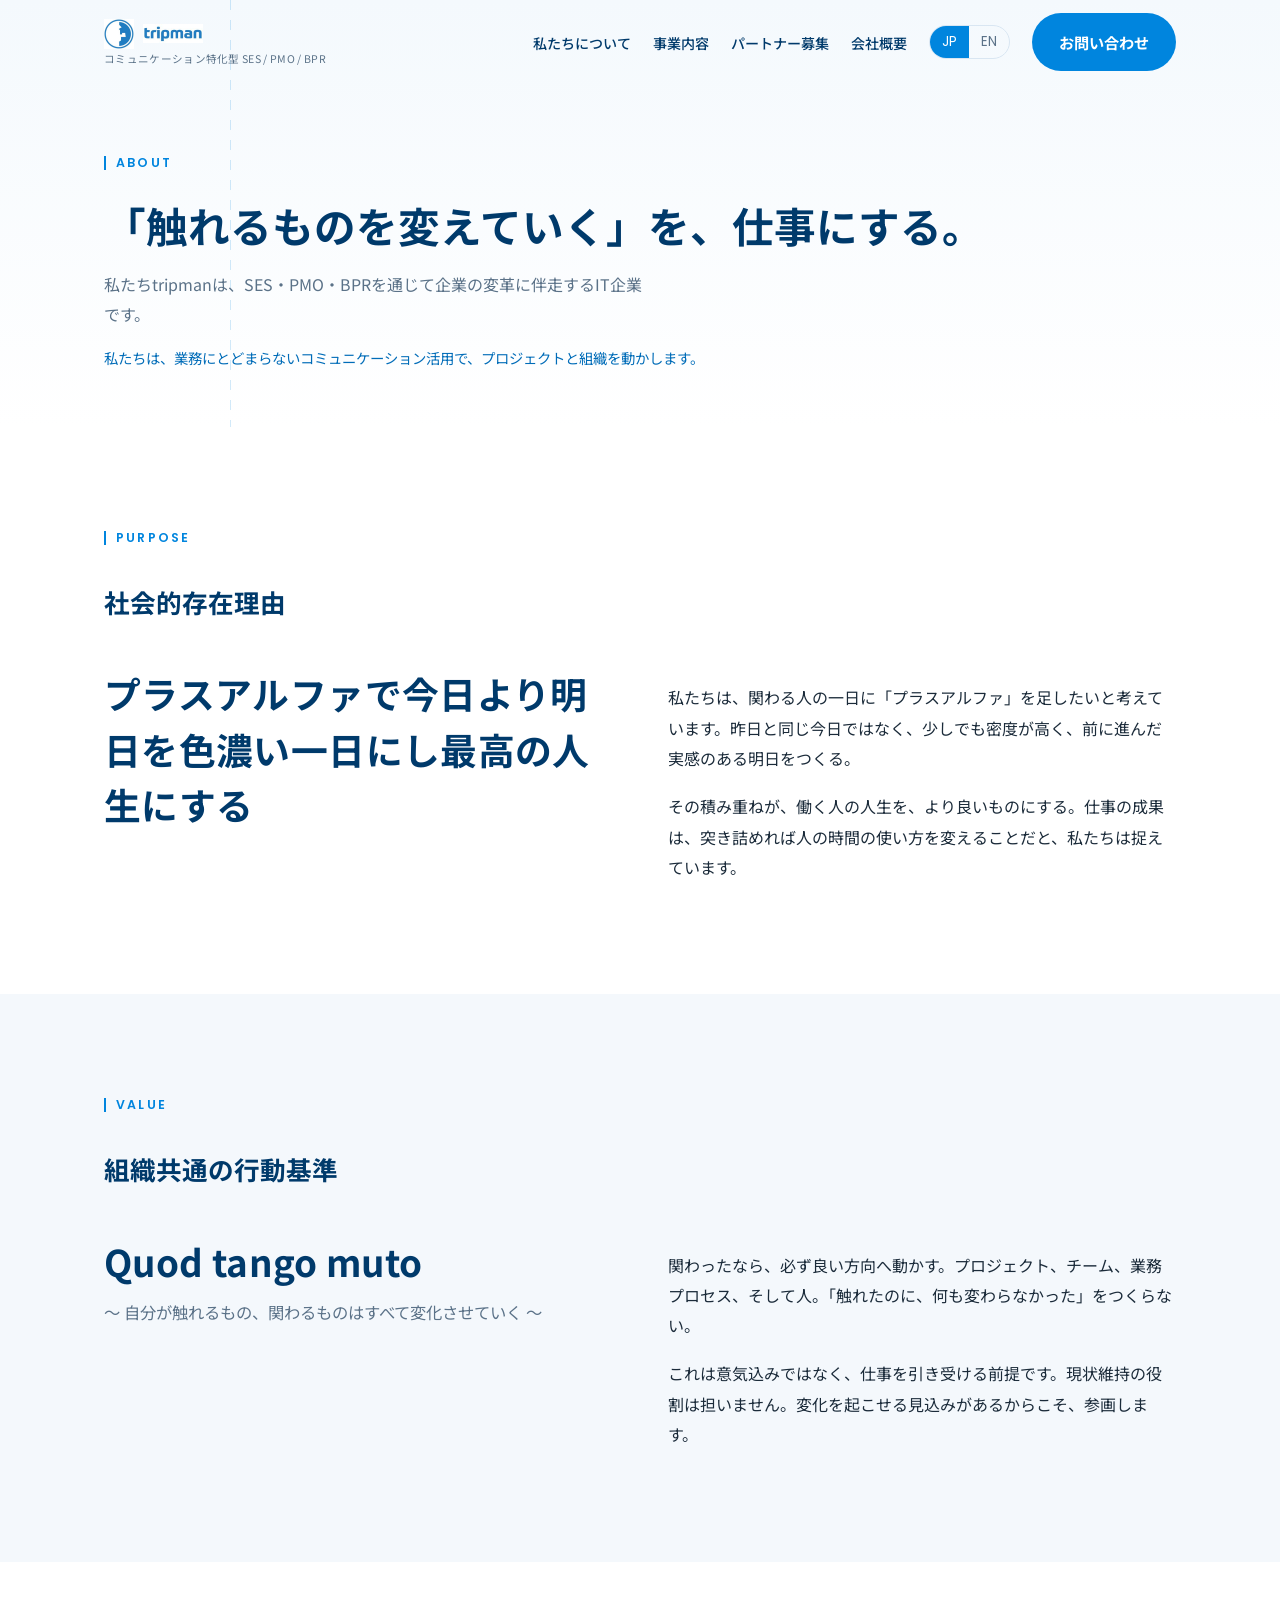
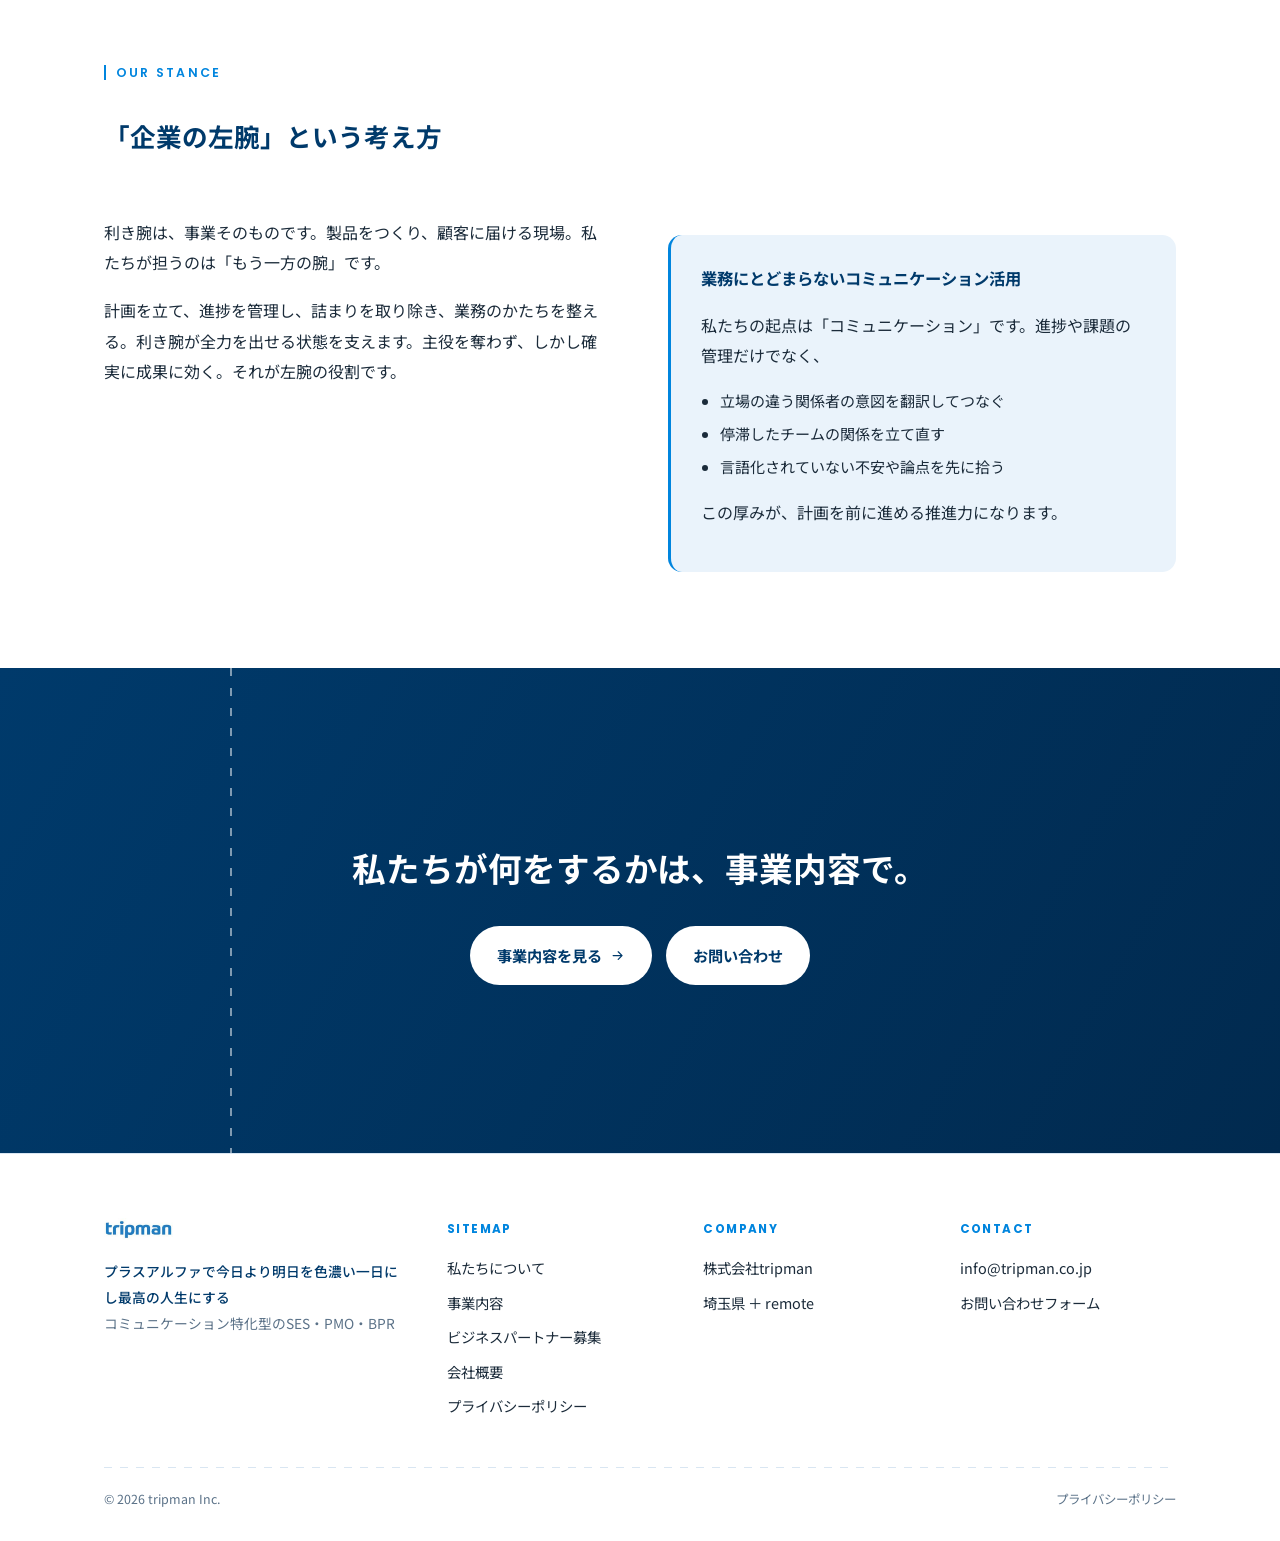
==== about.html @ a9abf8d1 "Initial public preview build Generated from tripman-corporate-site/site/ via scripts/build_public_pr" ====
<!doctype html>
<html lang="ja">
<head>
<meta charset="utf-8">
<meta name="viewport" content="width=device-width, initial-scale=1">
<meta name="robots" content="noindex, nofollow">
<link rel="icon" href="favicon.ico" sizes="any">
<link rel="icon" type="image/png" href="assets/img/favicon-32.png">
<link rel="apple-touch-icon" href="assets/img/favicon-180.png">
<title>私たちについて｜株式会社tripman</title>
<meta name="description" content="tripmanのパーパスとバリュー、「企業の左腕」という考え方、コミュニケーション特化型の支援スタイルを紹介します。">
<meta property="og:type" content="website">
<meta property="og:title" content="私たちについて｜株式会社tripman">
<meta property="og:description" content="パーパス・バリュー・「企業の左腕」という考え方。">
<meta property="og:url" content="https://www.tripman.co.jp/about.html">
<meta property="og:image" content="https://www.tripman.co.jp/assets/img/ogp.png">
<link rel="preconnect" href="https://fonts.googleapis.com">
<link rel="preconnect" href="https://fonts.gstatic.com" crossorigin>
<link href="https://fonts.googleapis.com/css2?family=Noto+Sans+JP:wght@400;500;700&family=Poppins:wght@500;600;700&display=swap" rel="stylesheet">
<link rel="stylesheet" href="assets/css/style.css">
<!-- Google Analytics 4 — 測定ID取得後、この行の下のコメントを外し G-XXXXXXXXXX を実際のIDに差し替えてください
<script async src="https://www.googletagmanager.com/gtag/js?id=G-XXXXXXXXXX"></script>
<script>
  window.dataLayer = window.dataLayer || [];
  function gtag(){dataLayer.push(arguments);}
  gtag('js', new Date());
  gtag('config', 'G-XXXXXXXXXX');
</script>
-->
</head>
<body>

<header class="site-header" id="siteHeader">
  <div class="wrap">
    <a class="brand" href="index.html" aria-label="株式会社tripman トップへ">
      <span class="brand__lockup">
        <img class="brand__mark" src="assets/img/mark.jpg" alt="" aria-hidden="true">
        <img class="brand__word" src="assets/img/wordmark.jpg" alt="tripman">
      </span>
      <span class="brand__tag" data-i18n="common.commTagline">コミュニケーション特化型 SES / PMO / BPR</span>
    </a>
    <button class="hamburger" id="hamburger" aria-label="メニューを開閉" aria-expanded="false" aria-controls="primaryNav"><span></span></button>
    <nav class="nav" id="primaryNav" aria-label="メインナビゲーション">
      <span class="nav__tagline" data-i18n="common.commTagline">コミュニケーション特化型 SES / PMO / BPR</span>
      <ul class="nav__links">
        <li><a href="about.html" aria-current="page" data-i18n="nav.about">私たちについて</a></li>
        <li><a href="services.html" data-i18n="nav.services">事業内容</a></li>
        <li><a href="partner.html" data-i18n="nav.partnerShort">パートナー募集</a></li>
        <li><a href="company.html" data-i18n="nav.company">会社概要</a></li>
      </ul>
      <div class="lang" role="group" aria-label="言語切り替え / Language">
        <button type="button" data-lang="ja" aria-pressed="true">JP</button>
        <button type="button" data-lang="en" aria-pressed="false">EN</button>
      </div>
      <a class="btn btn--primary nav__cta" href="contact.html" data-i18n="nav.contact">お問い合わせ</a>
    </nav>
  </div>
</header>
<div class="nav-scrim" id="navScrim" hidden></div>

<main>
  <section class="subhead">
    <div class="wrap">
      <p class="eyebrow">About</p>
      <h1>「触れるものを変えていく」を、仕事にする。</h1>
      <p class="subhead__lead">私たちtripmanは、SES・PMO・BPRを通じて企業の変革に伴走するIT企業です。</p>
      <p class="subhead__comm">私たちは、業務にとどまらないコミュニケーション活用で、プロジェクトと組織を動かします。</p>
    </div>
  </section>

  <section class="section">
    <div class="wrap">
      <div class="sec-head">
        <p class="eyebrow">Purpose</p>
        <p class="h3">社会的存在理由</p>
      </div>
      <div class="split">
        <p class="h2" style="margin:0">プラスアルファで今日より明日を色濃い一日にし最高の人生にする</p>
        <div class="measure">
          <p>私たちは、関わる人の一日に「プラスアルファ」を足したいと考えています。昨日と同じ今日ではなく、少しでも密度が高く、前に進んだ実感のある明日をつくる。</p>
          <p>その積み重ねが、働く人の人生を、より良いものにする。仕事の成果は、突き詰めれば人の時間の使い方を変えることだと、私たちは捉えています。</p>
        </div>
      </div>
    </div>
  </section>

  <section class="section section--alt">
    <div class="wrap">
      <div class="sec-head">
        <p class="eyebrow">Value</p>
        <p class="h3">組織共通の行動基準</p>
      </div>
      <div class="split">
        <div style="margin:0">
          <p class="h2" style="margin:0 0 8px">Quod tango muto</p>
          <p class="lead" style="margin:0">〜 自分が触れるもの、関わるものはすべて変化させていく 〜</p>
        </div>
        <div class="measure">
          <p>関わったなら、必ず良い方向へ動かす。プロジェクト、チーム、業務プロセス、そして人。「触れたのに、何も変わらなかった」をつくらない。</p>
          <p>これは意気込みではなく、仕事を引き受ける前提です。現状維持の役割は担いません。変化を起こせる見込みがあるからこそ、参画します。</p>
        </div>
      </div>
    </div>
  </section>

  <section class="section">
    <div class="wrap">
      <div class="sec-head">
        <p class="eyebrow">Our stance</p>
        <p class="h3">「企業の左腕」という考え方</p>
      </div>
      <div class="split">
        <div class="measure">
          <p>利き腕は、事業そのものです。製品をつくり、顧客に届ける現場。私たちが担うのは「もう一方の腕」です。</p>
          <p>計画を立て、進捗を管理し、詰まりを取り除き、業務のかたちを整える。利き腕が全力を出せる状態を支えます。主役を奪わず、しかし確実に成果に効く。それが左腕の役割です。</p>
        </div>
        <div class="comm">
          <h3>業務にとどまらないコミュニケーション活用</h3>
          <p>私たちの起点は「コミュニケーション」です。進捗や課題の管理だけでなく、</p>
          <ul>
            <li>立場の違う関係者の意図を翻訳してつなぐ</li>
            <li>停滞したチームの関係を立て直す</li>
            <li>言語化されていない不安や論点を先に拾う</li>
          </ul>
          <p>この厚みが、計画を前に進める推進力になります。</p>
        </div>
      </div>
    </div>
  </section>

  <!-- 代表メッセージ枠：原稿入手後に本文を差し込み、hidden を外す -->
  <section class="section section--alt" hidden>
    <div class="wrap">
      <div class="sec-head">
        <p class="eyebrow">Message</p>
        <p class="h3">代表メッセージ</p>
      </div>
      <div class="measure">
        <p>（準備中）</p>
        <p style="color:var(--muted)">代表取締役　金子 朋一</p>
      </div>
    </div>
  </section>

  <section class="section cta-band">
    <div class="wrap">
      <h2>私たちが何をするかは、事業内容で。</h2>
      <div class="hero__actions" style="justify-content:center">
        <a class="btn btn--onDark" href="services.html">事業内容を見る
          <svg viewBox="0 0 24 24" fill="none" aria-hidden="true"><path d="M5 12h14M13 6l6 6-6 6" stroke="currentColor" stroke-width="2" stroke-linecap="round" stroke-linejoin="round"/></svg>
        </a>
        <a class="btn btn--onDark" href="contact.html">お問い合わせ</a>
      </div>
    </div>
  </section>
</main>

<footer class="site-footer">
  <div class="wrap">
    <div class="f-top">
      <div class="f-brand">
        <img src="assets/img/wordmark.jpg" alt="tripman" class="f-word">
        <p class="f-purpose" data-i18n="footer.purpose">プラスアルファで今日より明日を色濃い一日にし最高の人生にする</p>
        <p data-i18n="common.commTaglineFooter">コミュニケーション特化型のSES・PMO・BPR</p>
      </div>
      <div>
        <h4>Sitemap</h4>
        <ul>
          <li><a href="about.html" data-i18n="nav.about">私たちについて</a></li>
          <li><a href="services.html" data-i18n="nav.services">事業内容</a></li>
          <li><a href="partner.html" data-i18n="nav.partner">ビジネスパートナー募集</a></li>
          <li><a href="company.html" data-i18n="nav.company">会社概要</a></li>
          <li><a href="privacy.html" data-i18n="nav.privacy">プライバシーポリシー</a></li>
        </ul>
      </div>
      <div>
        <h4>Company</h4>
        <ul>
          <li>株式会社tripman</li>
          <li data-i18n="footer.location">埼玉県 ＋ remote</li>
        </ul>
      </div>
      <div>
        <h4>Contact</h4>
        <ul>
          <li><a href="mailto:info@tripman.co.jp">info@tripman.co.jp</a></li>
          <li><a href="contact.html" data-i18n="nav.contact">お問い合わせフォーム</a></li>
        </ul>
      </div>
    </div>
    <div class="f-divider" aria-hidden="true"></div>
    <div class="f-bottom">
      <span>© 2026 tripman Inc.</span>
      <a href="privacy.html" data-i18n="nav.privacy">プライバシーポリシー</a>
    </div>
  </div>
</footer>

<div class="i18n-banner" id="i18nBanner" role="status" hidden>
  <span id="i18nBannerText"></span>
  <button type="button" id="i18nBannerClose">OK</button>
</div>

<script src="assets/js/main.js"></script>
</body>
</html>
---- assets/css/style.css ----
/* =========================================================
   tripman corporate site — style.css
   Brand: #0085de (logo blue) / #003a6b (deep navy accent)
   Font : Noto Sans JP (JA), Poppins (Latin display)
   ========================================================= */

:root {
  --brand: #0085de;
  --brand-dark: #006cb8;
  --ink: #003a6b;
  --ink-deep: #012a4f;
  --text: #1b2b3a;
  --muted: #5b7288;
  --line: #d9e6f2;
  --bg: #ffffff;
  --bg-alt: #f4f8fc;
  --bg-tint: #eaf3fb;
  --white: #ffffff;
  --maxw: 1120px;
  --gutter: 24px;
  --header-h: 84px;
  --radius: 14px;
  --shadow-sm: 0 1px 2px rgba(3, 42, 79, .06), 0 6px 20px rgba(3, 42, 79, .06);
  --shadow-md: 0 10px 40px rgba(3, 42, 79, .12);
  --ease: cubic-bezier(.22, .61, .36, 1);
  --font-ja: "Noto Sans JP", -apple-system, BlinkMacSystemFont, "Segoe UI", "Hiragino Kaku Gothic ProN", "Yu Gothic", Meiryo, sans-serif;
  --font-latin: "Poppins", var(--font-ja);
}

* { box-sizing: border-box; }

html { scroll-behavior: smooth; }
@media (prefers-reduced-motion: reduce) {
  html { scroll-behavior: auto; }
}

body {
  margin: 0;
  font-family: var(--font-ja);
  color: var(--text);
  background: var(--bg);
  line-height: 1.9;
  font-size: 16px;
  -webkit-font-smoothing: antialiased;
  text-rendering: optimizeLegibility;
}

img { max-width: 100%; height: auto; display: block; }
a { color: inherit; text-decoration: none; }
button { font-family: inherit; }

/* ---------- layout helpers ---------- */
.wrap {
  width: 100%;
  max-width: var(--maxw);
  margin-inline: auto;
  padding-inline: var(--gutter);
}

.section { padding-block: 96px; position: relative; }
.section--alt { background: var(--bg-alt); }
.section--tint { background: var(--bg-tint); }

@media (max-width: 767px) {
  .section { padding-block: 56px; }
}

/* ---------- eyebrow / headings ---------- */
.eyebrow {
  display: inline-flex;
  align-items: center;
  gap: 10px;
  font-family: var(--font-latin);
  font-weight: 600;
  font-size: .78rem;
  letter-spacing: .18em;
  text-transform: uppercase;
  color: var(--brand);
  margin: 0 0 20px;
}
.eyebrow::before {
  content: "";
  width: 2px;
  height: 1.15em;
  background: var(--brand);
  display: inline-block;
}
.section--dark .eyebrow { color: #7cc4f2; }
.section--dark .eyebrow::before { background: #7cc4f2; }

.h2 {
  font-size: clamp(1.55rem, 1.1rem + 1.9vw, 2.3rem);
  line-height: 1.5;
  font-weight: 700;
  color: var(--ink);
  margin: 0 0 20px;
  letter-spacing: .01em;
}
.section--dark .h2 { color: #fff; }

.lead {
  font-size: 1.02rem;
  color: var(--muted);
  margin: 0 0 8px;
}
.section--dark .lead { color: rgba(255, 255, 255, .82); }

/* ---------- buttons ---------- */
.btn {
  display: inline-flex;
  align-items: center;
  gap: .5em;
  padding: 14px 26px;
  border-radius: 999px;
  font-weight: 700;
  font-size: .95rem;
  border: 1.5px solid transparent;
  cursor: pointer;
  transition: transform .2s var(--ease), background-color .2s, color .2s, border-color .2s;
  white-space: nowrap;
}
.btn svg { width: 1em; height: 1em; }
.btn--primary { background: var(--brand); color: #fff; }
.btn--primary:hover { background: var(--brand-dark); transform: translateY(-2px); }
.btn--ghost { border-color: var(--line); color: var(--ink); background: #fff; }
.btn--ghost:hover { border-color: var(--brand); color: var(--brand); transform: translateY(-2px); }
.btn--onDark { background: #fff; color: var(--ink); }
.btn--onDark:hover { background: var(--bg-tint); transform: translateY(-2px); }

/* =========================================================
   Header
   ========================================================= */
.site-header {
  position: fixed;
  inset: 0 0 auto 0;
  z-index: 100;
  height: var(--header-h);
  display: flex;
  align-items: center;
  transition: height .3s var(--ease), background-color .3s, box-shadow .3s;
}
.site-header .wrap {
  display: flex;
  align-items: center;
  gap: 24px;
  width: 100%;
}
.site-header.is-scrolled {
  height: 64px;
  background: rgba(255, 255, 255, .92);
  backdrop-filter: blur(8px);
  box-shadow: 0 1px 0 var(--line);
}

.brand {
  display: flex;
  flex-direction: column;
  align-items: flex-start;
  gap: 3px;
  flex-shrink: 0;
}
.brand__lockup { display: flex; align-items: center; gap: 9px; }
.brand__mark { height: 30px; width: auto; }
.brand__word { height: 19px; width: auto; }
.brand__tag {
  font-size: .66rem;
  letter-spacing: .03em;
  color: var(--muted);
  line-height: 1.3;
}
.site-header.is-scrolled .brand { gap: 0; }
.site-header.is-scrolled .brand__mark { height: 26px; }
.site-header.is-scrolled .brand__word { height: 17px; }
.site-header.is-scrolled .brand__tag { display: none; }

.nav { margin-left: auto; display: flex; align-items: center; gap: 22px; }
.nav__links { display: flex; gap: 22px; list-style: none; margin: 0; padding: 0; }
.nav__links a {
  font-size: .88rem;
  font-weight: 500;
  color: var(--ink);
  position: relative;
  padding-block: 6px;
  white-space: nowrap;
}
.nav__links a::after {
  content: "";
  position: absolute;
  left: 0; bottom: 0;
  width: 100%;
  height: 2px;
  background: var(--brand);
  transform: scaleX(0);
  transform-origin: left;
  transition: transform .25s var(--ease);
}
.nav__links a:hover::after { transform: scaleX(1); }

.lang {
  display: inline-flex;
  border: 1px solid var(--line);
  border-radius: 999px;
  overflow: hidden;
  font-family: var(--font-latin);
  font-size: .76rem;
  font-weight: 600;
}
.lang button {
  border: 0;
  background: transparent;
  color: var(--muted);
  padding: 6px 12px;
  cursor: pointer;
  transition: background-color .2s, color .2s;
}
.lang button[aria-pressed="true"] { background: var(--brand); color: #fff; }

.nav__cta { display: inline-flex; }

.hamburger {
  display: none;
  width: 44px; height: 44px;
  border: 1px solid var(--line);
  border-radius: 10px;
  background: #fff;
  cursor: pointer;
  align-items: center;
  justify-content: center;
  margin-left: auto;
}
.hamburger span, .hamburger span::before, .hamburger span::after {
  content: "";
  display: block;
  width: 20px; height: 2px;
  background: var(--ink);
  position: relative;
  transition: transform .25s var(--ease), opacity .2s;
}
.hamburger span::before { position: absolute; top: -6px; }
.hamburger span::after { position: absolute; top: 6px; }
.is-menu-open .hamburger span { background: transparent; }
.is-menu-open .hamburger span::before { transform: translateY(6px) rotate(45deg); }
.is-menu-open .hamburger span::after { transform: translateY(-6px) rotate(-45deg); }

@media (max-width: 1040px) {
  .brand__tag { display: none; }
  .hamburger { display: inline-flex; }
  .nav {
    position: fixed;
    inset: 0 0 0 auto;
    width: min(82vw, 340px);
    background: #fff;
    flex-direction: column;
    align-items: stretch;
    gap: 0;
    padding: calc(var(--header-h) + 20px) 28px 40px;
    box-shadow: var(--shadow-md);
    transform: translateX(100%);
    transition: transform .35s var(--ease);
    overflow-y: auto;
  }
  .is-menu-open .nav { transform: translateX(0); }
  .nav__links { flex-direction: column; gap: 4px; }
  .nav__links a { padding-block: 14px; border-bottom: 1px solid var(--line); font-size: 1rem; }
  .nav__tagline {
    display: block;
    font-size: .78rem;
    color: var(--muted);
    margin: 8px 0 20px;
  }
  .lang { align-self: flex-start; margin-top: 22px; }
  .nav__cta { margin-top: 18px; }
  .nav__cta .btn { width: 100%; justify-content: center; }
}
@media (min-width: 1041px) {
  .nav__tagline { display: none; }
}

.nav-scrim {
  position: fixed;
  inset: 0;
  background: rgba(1, 42, 79, .35);
  opacity: 0;
  visibility: hidden;
  transition: opacity .3s;
  z-index: 99;
}
.is-menu-open .nav-scrim { opacity: 1; visibility: visible; }

/* =========================================================
   Hero + date-change-line animation
   ========================================================= */
.hero {
  position: relative;
  min-height: 100vh;
  min-height: 100svh;
  display: flex;
  align-items: center;
  overflow: hidden;
  background:
    radial-gradient(120% 80% at 78% 0%, #eaf4fd 0%, rgba(234, 244, 253, 0) 60%),
    linear-gradient(180deg, #fbfdff 0%, #ffffff 100%);
}

/* left / right faint brightness split (yesterday / tomorrow) — pivots on the main line (~22%) */
.hero__split {
  position: absolute;
  inset: 0;
  z-index: 0;
  background: linear-gradient(90deg, rgba(3, 42, 79, .028) 0%, rgba(3, 42, 79, .022) 21.5%, rgba(255, 255, 255, 0) 22.5%, rgba(255, 255, 255, 0) 100%);
  opacity: 1;
}
.hero.anim-ready .hero__split { animation: splitIn 1s ease .5s both; }
.hero.is-revealed .hero__split { animation: none; }
@keyframes splitIn { from { opacity: 0; } to { opacity: 1; } }

/* the descending lines */
.dateline {
  position: absolute;
  inset: 0;
  z-index: 1;
  pointer-events: none;
}
.dateline span {
  position: absolute;
  top: 0;
  width: 1px;
  height: 100%;
  background: linear-gradient(180deg, rgba(0, 133, 222, 0) 0%, rgba(0, 133, 222, .5) 18%, rgba(0, 133, 222, .5) 82%, rgba(0, 133, 222, 0) 100%);
  transform-origin: top;
  /* resting state = visible (thumbnail / no-JS shows the full hero) */
  transform: scaleY(1);
  opacity: .16;
}

/* main line: the International Date Line, drawn as a real zig-zag */
.dateline__idl {
  position: absolute;
  top: 0;
  height: 100%;
  width: 190px;              /* viewBox 100 wide → 1.9x */
  left: calc(16% - 38px);    /* vertical body (x≈20) lands near 16% of the viewport */
  overflow: visible;
}
.dateline__idl path {
  fill: none;
  stroke: var(--brand);
  stroke-width: 1.75;
  stroke-linejoin: miter;
  vector-effect: non-scaling-stroke;
  opacity: .42;   /* resting state = fully drawn, sits behind the type */
}

/* animation plays only once JS marks the hero ready */
.hero.anim-ready .dateline span { animation: lineDrop .9s var(--ease) both; }
.hero.anim-ready .dateline span:nth-of-type(1) { animation-delay: .10s; }
.hero.anim-ready .dateline span:nth-of-type(2) { animation-delay: .22s; }
.hero.anim-ready .dateline span:nth-of-type(3) { animation-delay: .34s; }
.hero.anim-ready .dateline span:nth-of-type(4) { animation-delay: .46s; }
.hero.anim-ready .dateline__idl path {
  stroke-dasharray: 1900;
  animation: idlDraw 1.15s var(--ease) 0s both;
}
.hero.is-revealed .dateline span { animation: none; }
.hero.is-revealed .dateline__idl path { animation: none; stroke-dashoffset: 0; }

@keyframes lineDrop {
  0%   { transform: scaleY(0); opacity: .9; }
  70%  { transform: scaleY(1); opacity: .7; }
  100% { transform: scaleY(1); opacity: .16; }
}
@keyframes idlDraw {
  from { stroke-dashoffset: 1900; opacity: .8; }
  to   { stroke-dashoffset: 0; opacity: .42; }
}

/* giant faint circle mark echo */
.hero__mark {
  position: absolute;
  right: -8vw;
  top: 50%;
  transform: translateY(-50%);
  width: min(52vw, 620px);
  aspect-ratio: 1;
  border: 2px solid rgba(0, 133, 222, .12);
  border-radius: 50%;
  z-index: 0;
}

.hero__inner { position: relative; z-index: 3; padding-block: 120px; max-width: 760px; }

.hero__eyebrow {
  font-family: var(--font-latin);
  font-weight: 600;
  letter-spacing: .16em;
  text-transform: uppercase;
  font-size: .8rem;
  color: var(--brand);
  margin: 0 0 26px;
}
.hero__title {
  font-family: var(--font-latin);
  font-weight: 700;
  font-size: clamp(2.2rem, 1.2rem + 4.6vw, 4rem);
  line-height: 1.16;
  color: var(--ink-deep);
  margin: 0 0 18px;
  letter-spacing: .005em;
  text-wrap: balance;
}
.hero__title em {
  display: block;
  font-family: var(--font-ja);
  font-style: normal;
  font-weight: 500;
  font-size: clamp(.92rem, .8rem + .6vw, 1.15rem);
  line-height: 1.8;
  color: var(--muted);
  margin-top: 16px;
  letter-spacing: .04em;
}
.hero__sub {
  font-size: clamp(1.05rem, .95rem + .7vw, 1.4rem);
  font-weight: 700;
  color: var(--ink);
  margin: 0 0 40px;
}
.hero__actions { display: flex; flex-wrap: wrap; gap: 14px; }

/* enhancement: fade-up runs once when JS adds .anim-ready; resting state is fully visible */
.hero.anim-ready .hero__eyebrow { animation: heroUp .6s var(--ease) .70s both; }
.hero.anim-ready .hero__title   { animation: heroUp .7s var(--ease) .80s both; }
.hero.anim-ready .hero__sub     { animation: heroUp .7s var(--ease) .92s both; }
.hero.anim-ready .hero__actions { animation: heroUp .7s var(--ease) 1.02s both; }
.hero.is-revealed .hero__eyebrow,
.hero.is-revealed .hero__title,
.hero.is-revealed .hero__sub,
.hero.is-revealed .hero__actions { animation: none; }

@keyframes heroUp {
  from { opacity: 0; transform: translateY(16px); }
  to   { opacity: 1; transform: none; }
}

.hero__scroll {
  position: absolute;
  left: 50%;
  bottom: 26px;
  transform: translateX(-50%);
  font-family: var(--font-latin);
  font-size: .68rem;
  letter-spacing: .2em;
  text-transform: uppercase;
  color: var(--muted);
  z-index: 3;
  display: flex;
  flex-direction: column;
  align-items: center;
  gap: 8px;
}
.hero__scroll::after {
  content: "";
  width: 1px; height: 40px;
  background: linear-gradient(var(--brand), transparent);
  animation: scrollPulse 1.8s ease-in-out infinite;
}
@keyframes scrollPulse {
  0%, 100% { transform: scaleY(.4); opacity: .4; transform-origin: top; }
  50% { transform: scaleY(1); opacity: 1; transform-origin: top; }
}

.hero__skip {
  position: absolute;
  right: var(--gutter);
  top: calc(var(--header-h) + 10px);
  z-index: 4;
  border: 1px solid var(--line);
  background: rgba(255,255,255,.7);
  color: var(--muted);
  border-radius: 999px;
  padding: 6px 14px;
  font-size: .72rem;
  cursor: pointer;
  display: none;
}
.hero.anim-ready:not(.is-revealed) .hero__skip { display: inline-block; }

@media (max-width: 767px) {
  .hero { min-height: 90svh; }
  .hero__inner { padding-block: 104px 72px; }
  .hero__mark { width: 62vw; right: -16vw; top: 30%; }
  .dateline span:nth-of-type(n+3) { display: none; }
  .dateline__idl { width: 150px; left: calc(13% - 30px); opacity: .8; }
  .hero__eyebrow { margin-bottom: 20px; font-size: .72rem; }
  .hero__sub { margin-bottom: 32px; }
  .hero__actions { gap: 10px; }
  .hero__actions .btn { flex: 1 1 auto; justify-content: center; }
}

@media (prefers-reduced-motion: reduce) {
  .hero__split { opacity: 1; transition: none; }
  .hero .dateline span,
  .hero.anim-ready .dateline span { animation: none; transform: scaleY(1); }
  .hero.anim-ready .dateline__idl path { animation: none; stroke-dashoffset: 0; }
  .hero.anim-ready .hero__eyebrow,
  .hero.anim-ready .hero__title,
  .hero.anim-ready .hero__sub,
  .hero.anim-ready .hero__actions { animation: none; }
  .hero__scroll::after { animation: none; }
  .hero__skip { display: none; }
}

/* =========================================================
   Generic content blocks
   ========================================================= */
.block-head { max-width: 720px; margin-bottom: 48px; }

.split {
  display: grid;
  grid-template-columns: 1fr 1fr;
  gap: 56px;
  align-items: start;
}
@media (max-width: 860px) { .split { grid-template-columns: 1fr; gap: 28px; } }

.stack > * + * { margin-top: 1.1em; }

/* pv/value panel */
.pv {
  display: grid;
  grid-template-columns: 1fr 1fr;
  gap: 40px;
  padding: 40px;
  border: 1px solid var(--line);
  border-radius: var(--radius);
  background: #fff;
  position: relative;
  overflow: hidden;
}
.pv::before {
  content: "";
  position: absolute;
  left: 50%; top: 0; bottom: 0;
  width: 1px;
  background: repeating-linear-gradient(180deg, var(--brand) 0 6px, transparent 6px 14px);
  opacity: .5;
}
.pv h3 {
  font-family: var(--font-latin);
  font-size: .8rem;
  letter-spacing: .14em;
  text-transform: uppercase;
  color: var(--brand);
  margin: 0 0 14px;
}
.pv p { margin: 0; }
.pv .pv__main { font-size: 1.12rem; font-weight: 700; color: var(--ink); line-height: 1.7; }
.pv .pv__note { margin-top: 10px; font-size: .92rem; color: var(--muted); }
@media (max-width: 860px) {
  .pv { grid-template-columns: 1fr; gap: 26px; }
  .pv::before { left: 0; right: 0; top: 50%; bottom: auto; width: auto; height: 1px; background: repeating-linear-gradient(90deg, var(--brand) 0 6px, transparent 6px 14px); }
}

/* service cards */
.cards {
  display: grid;
  grid-template-columns: repeat(3, 1fr);
  gap: 24px;
}
@media (max-width: 860px) { .cards { grid-template-columns: 1fr; } }

.card {
  background: #fff;
  border: 1px solid var(--line);
  border-radius: var(--radius);
  padding: 32px 28px;
  transition: transform .25s var(--ease), box-shadow .25s, border-color .25s;
  display: flex;
  flex-direction: column;
}
.card:hover { transform: translateY(-4px); box-shadow: var(--shadow-md); border-color: transparent; }
.card__ttl {
  font-size: 1.2rem;
  font-weight: 700;
  color: var(--ink);
  margin: 0 0 12px;
}
.card__ttl small {
  display: block;
  font-size: .78rem;
  font-weight: 600;
  color: var(--muted);
  letter-spacing: .12em;
  text-transform: uppercase;
  font-family: var(--font-latin);
  margin-bottom: 4px;
}
.card p { margin: 0 0 20px; font-size: .95rem; color: var(--text); }
.card__link {
  margin-top: auto;
  font-weight: 700;
  font-size: .9rem;
  color: var(--brand);
  display: inline-flex;
  align-items: center;
  gap: .4em;
}
.card:hover .card__link { gap: .7em; }

/* case list */
.cases { display: grid; grid-template-columns: repeat(3, 1fr); gap: 24px; }
@media (max-width: 860px) { .cases { grid-template-columns: 1fr; } }
.case {
  border: 1px solid var(--line);
  border-radius: var(--radius);
  padding: 28px 24px;
  background: #fff;
}
.case__tag {
  font-size: .74rem;
  font-weight: 700;
  letter-spacing: .06em;
  color: var(--brand);
  background: var(--bg-tint);
  border-radius: 999px;
  padding: 4px 12px;
  display: inline-block;
  margin-bottom: 14px;
}
.case h3 { font-size: 1.05rem; color: var(--ink); margin: 0 0 10px; line-height: 1.6; }
.case p { margin: 0; font-size: .9rem; color: var(--muted); }

/* comm highlight strip inside intro */
.comm {
  margin-top: 34px;
  padding: 28px 30px;
  border-radius: var(--radius);
  background: var(--bg-tint);
  border-left: 3px solid var(--brand);
}
.comm h3 {
  margin: 0 0 12px;
  font-size: 1.02rem;
  color: var(--ink);
}
.comm ul { margin: 0; padding-left: 1.2em; }
.comm li { margin: .3em 0; font-size: .94rem; }

/* CTA band */
.cta-band {
  background: linear-gradient(120deg, var(--ink) 0%, var(--ink-deep) 100%);
  color: #fff;
  position: relative;
  overflow: hidden;
}
.cta-band::before {
  content: "";
  position: absolute;
  top: 0; bottom: 0; left: 18%;
  width: 2px;
  background: repeating-linear-gradient(180deg, rgba(255,255,255,.5) 0 8px, transparent 8px 20px);
}
.cta-band .wrap { position: relative; text-align: center; padding-block: 72px; }
.cta-band h2 {
  font-size: clamp(1.4rem, 1rem + 2vw, 2.1rem);
  margin: 0 0 26px;
  color: #fff;
}

/* =========================================================
   Footer
   ========================================================= */
.site-footer {
  background: #fff;
  border-top: 1px solid var(--line);
  padding-block: 64px 30px;
}
.site-footer .f-top {
  display: grid;
  grid-template-columns: 1.4fr 1fr 1fr 1fr;
  gap: 40px;
}
@media (max-width: 860px) { .site-footer .f-top { grid-template-columns: 1fr 1fr; gap: 32px; } }
@media (max-width: 520px) { .site-footer .f-top { grid-template-columns: 1fr; } }

.site-footer .f-brand .f-word { height: 22px; width: auto; margin-bottom: 18px; }
.site-footer .f-brand p { margin: 0; font-size: .86rem; color: var(--muted); }
.site-footer .f-brand .f-purpose { color: var(--ink); font-weight: 500; }
.site-footer h4 {
  font-family: var(--font-latin);
  font-size: .74rem;
  letter-spacing: .12em;
  text-transform: uppercase;
  color: var(--brand);
  margin: 0 0 14px;
}
.site-footer ul { list-style: none; margin: 0; padding: 0; }
.site-footer li { margin: .5em 0; font-size: .9rem; }
.site-footer li a:hover { color: var(--brand); }

.f-divider {
  height: 1px;
  margin: 40px 0 20px;
  background: repeating-linear-gradient(90deg, var(--line) 0 8px, transparent 8px 16px);
}
.f-bottom {
  display: flex;
  justify-content: space-between;
  gap: 16px;
  flex-wrap: wrap;
  font-size: .78rem;
  color: var(--muted);
}
.f-bottom a:hover { color: var(--brand); }

/* EN preparation banner */
.i18n-banner {
  position: fixed;
  left: 50%;
  bottom: 20px;
  transform: translateX(-50%) translateY(140%);
  z-index: 120;
  background: var(--ink);
  color: #fff;
  border-radius: 999px;
  padding: 12px 22px;
  font-size: .82rem;
  box-shadow: var(--shadow-md);
  transition: transform .4s var(--ease);
  max-width: calc(100vw - 32px);
}
.i18n-banner.is-shown { transform: translateX(-50%) translateY(0); }
.i18n-banner button {
  background: transparent;
  border: 0;
  color: #7cc4f2;
  cursor: pointer;
  margin-left: 10px;
  font-weight: 700;
}

/* reveal on scroll */
.reveal { opacity: 0; transform: translateY(24px); }
.reveal.is-in { opacity: 1; transform: none; transition: opacity .7s var(--ease), transform .7s var(--ease); }
@media (prefers-reduced-motion: reduce) {
  .reveal { opacity: 1; transform: none; }
}

/* =========================================================
   Interior pages
   ========================================================= */
.subhead {
  position: relative;
  padding-top: calc(var(--header-h) + 64px);
  padding-bottom: 56px;
  background: linear-gradient(180deg, #f4f9fd 0%, #ffffff 100%);
  overflow: hidden;
}
.subhead::before {   /* date-line motif in the margin */
  content: "";
  position: absolute;
  top: 0; bottom: 0;
  left: 18%;
  width: 1px;
  background: repeating-linear-gradient(180deg, rgba(0,133,222,.5) 0 10px, transparent 10px 20px);
  opacity: .35;
}
.subhead .wrap { position: relative; }
.subhead h1 {
  font-size: clamp(1.7rem, 1.2rem + 2.4vw, 2.6rem);
  line-height: 1.45;
  color: var(--ink);
  margin: 0 0 14px;
  text-wrap: balance;
}
.subhead .subhead__lead { max-width: 60ch; margin: 0; color: var(--muted); }
.subhead .subhead__comm {
  margin: 14px 0 0;
  font-size: .9rem;
  color: var(--brand-dark);
}

.measure { max-width: 68ch; }
.measure > * + * { margin-top: 1.1em; }

/* generic section heading inside interior pages */
.sec-head { max-width: 720px; margin-bottom: 40px; }
.sec-head .h3 {
  font-size: clamp(1.25rem, 1rem + 1vw, 1.6rem);
  color: var(--ink);
  margin: 8px 0 0;
  font-weight: 700;
}

/* service detail blocks */
.svc-block { padding-block: 64px; border-top: 1px solid var(--line); }
.svc-block:first-of-type { border-top: 0; }
.svc-block__grid { display: grid; grid-template-columns: 220px 1fr; gap: 40px; align-items: start; }
@media (max-width: 820px) { .svc-block__grid { grid-template-columns: 1fr; gap: 18px; } }
.svc-block__label { position: sticky; top: 90px; }
.svc-block__label .tag {
  font-family: var(--font-latin);
  font-weight: 700;
  letter-spacing: .12em;
  color: var(--brand);
  font-size: .9rem;
}
.svc-block__label h2 {
  font-size: 1.4rem;
  color: var(--ink);
  margin: 6px 0 0;
  line-height: 1.5;
}
.svc-list { list-style: none; margin: 0; padding: 0; }
.svc-list li {
  position: relative;
  padding-left: 22px;
  margin: .55em 0;
}
.svc-list li::before {
  content: "";
  position: absolute;
  left: 0; top: .7em;
  width: 8px; height: 8px;
  border: 1.5px solid var(--brand);
  border-radius: 50%;
}
.svc-list li strong { color: var(--ink); font-weight: 700; }

/* steps (partner flow) */
.steps { list-style: none; margin: 0; padding: 0; counter-reset: step; }
.steps li {
  position: relative;
  padding: 0 0 34px 64px;
  counter-increment: step;
}
.steps li::before {
  content: counter(step);
  position: absolute;
  left: 0; top: 0;
  width: 40px; height: 40px;
  display: grid;
  place-items: center;
  border-radius: 50%;
  background: var(--brand);
  color: #fff;
  font-family: var(--font-latin);
  font-weight: 700;
}
.steps li::after {
  content: "";
  position: absolute;
  left: 19px; top: 46px; bottom: 6px;
  width: 2px;
  background: repeating-linear-gradient(180deg, var(--line) 0 6px, transparent 6px 12px);
}
.steps li:last-child { padding-bottom: 0; }
.steps li:last-child::after { display: none; }
.steps li h3 { margin: 8px 0 6px; font-size: 1.05rem; color: var(--ink); }
.steps li p { margin: 0; color: var(--muted); font-size: .95rem; }

/* info table (company) */
.info-table { width: 100%; border-collapse: collapse; }
.info-table th, .info-table td {
  text-align: left;
  vertical-align: top;
  padding: 18px 16px;
  border-bottom: 1px solid var(--line);
  font-size: .96rem;
}
.info-table th {
  width: 220px;
  color: var(--ink);
  font-weight: 700;
  background: var(--bg-alt);
}
@media (max-width: 640px) {
  .info-table, .info-table tbody, .info-table tr, .info-table th, .info-table td { display: block; width: 100%; }
  .info-table th { border-bottom: 0; padding-bottom: 4px; }
  .info-table td { padding-top: 4px; }
}

/* prose (privacy) */
.prose { max-width: 74ch; }
.prose h2 {
  font-size: 1.15rem;
  color: var(--ink);
  margin: 2em 0 .6em;
  padding-left: 14px;
  border-left: 3px solid var(--brand);
}
.prose h2:first-child { margin-top: 0; }
.prose p, .prose li { color: var(--text); }
.prose ul, .prose ol { padding-left: 1.3em; }
.prose li { margin: .35em 0; }
.prose a { color: var(--brand-dark); text-decoration: underline; }

/* contact form */
.form { max-width: 640px; }
.form__row { margin-bottom: 22px; }
.form__row label {
  display: block;
  font-weight: 700;
  color: var(--ink);
  font-size: .92rem;
  margin-bottom: 8px;
}
.form__row .req { color: #c0392b; font-size: .8em; margin-left: .4em; }
.form__row input[type="text"],
.form__row input[type="email"],
.form__row input[type="tel"],
.form__row select,
.form__row textarea {
  width: 100%;
  border: 1px solid var(--line);
  border-radius: 10px;
  padding: 13px 14px;
  font: inherit;
  color: var(--text);
  background: #fff;
  transition: border-color .2s, box-shadow .2s;
}
.form__row textarea { min-height: 150px; resize: vertical; }
.form__row input:focus,
.form__row select:focus,
.form__row textarea:focus {
  outline: none;
  border-color: var(--brand);
  box-shadow: 0 0 0 3px rgba(0,133,222,.15);
}
.form__consent { display: flex; gap: 10px; align-items: flex-start; font-size: .92rem; color: var(--text); }
.form__consent input { margin-top: .25em; }
.form__hp { position: absolute; left: -9999px; width: 1px; height: 1px; overflow: hidden; }
.form__error {
  background: #fdecea;
  border: 1px solid #f5c6c0;
  color: #a5342a;
  border-radius: 10px;
  padding: 14px 16px;
  margin-bottom: 20px;
  font-size: .92rem;
}
.form__ok {
  background: var(--bg-tint);
  border: 1px solid var(--line);
  border-left: 3px solid var(--brand);
  border-radius: 10px;
  padding: 28px 26px;
}
.form__ok h2 { margin: 0 0 8px; color: var(--ink); font-size: 1.15rem; }
.form__ok p { margin: 0; color: var(--text); }
.field-invalid { border-color: #c0392b !important; }

/* small helpers */
.center { text-align: center; }
.mt-40 { margin-top: 40px; }
.lead-list { list-style: none; margin: 0; padding: 0; }
.lead-list li { padding: 14px 0; border-bottom: 1px solid var(--line); }
.lead-list li:last-child { border-bottom: 0; }

/* anchored sections clear the fixed header */
[id] { scroll-margin-top: 96px; }
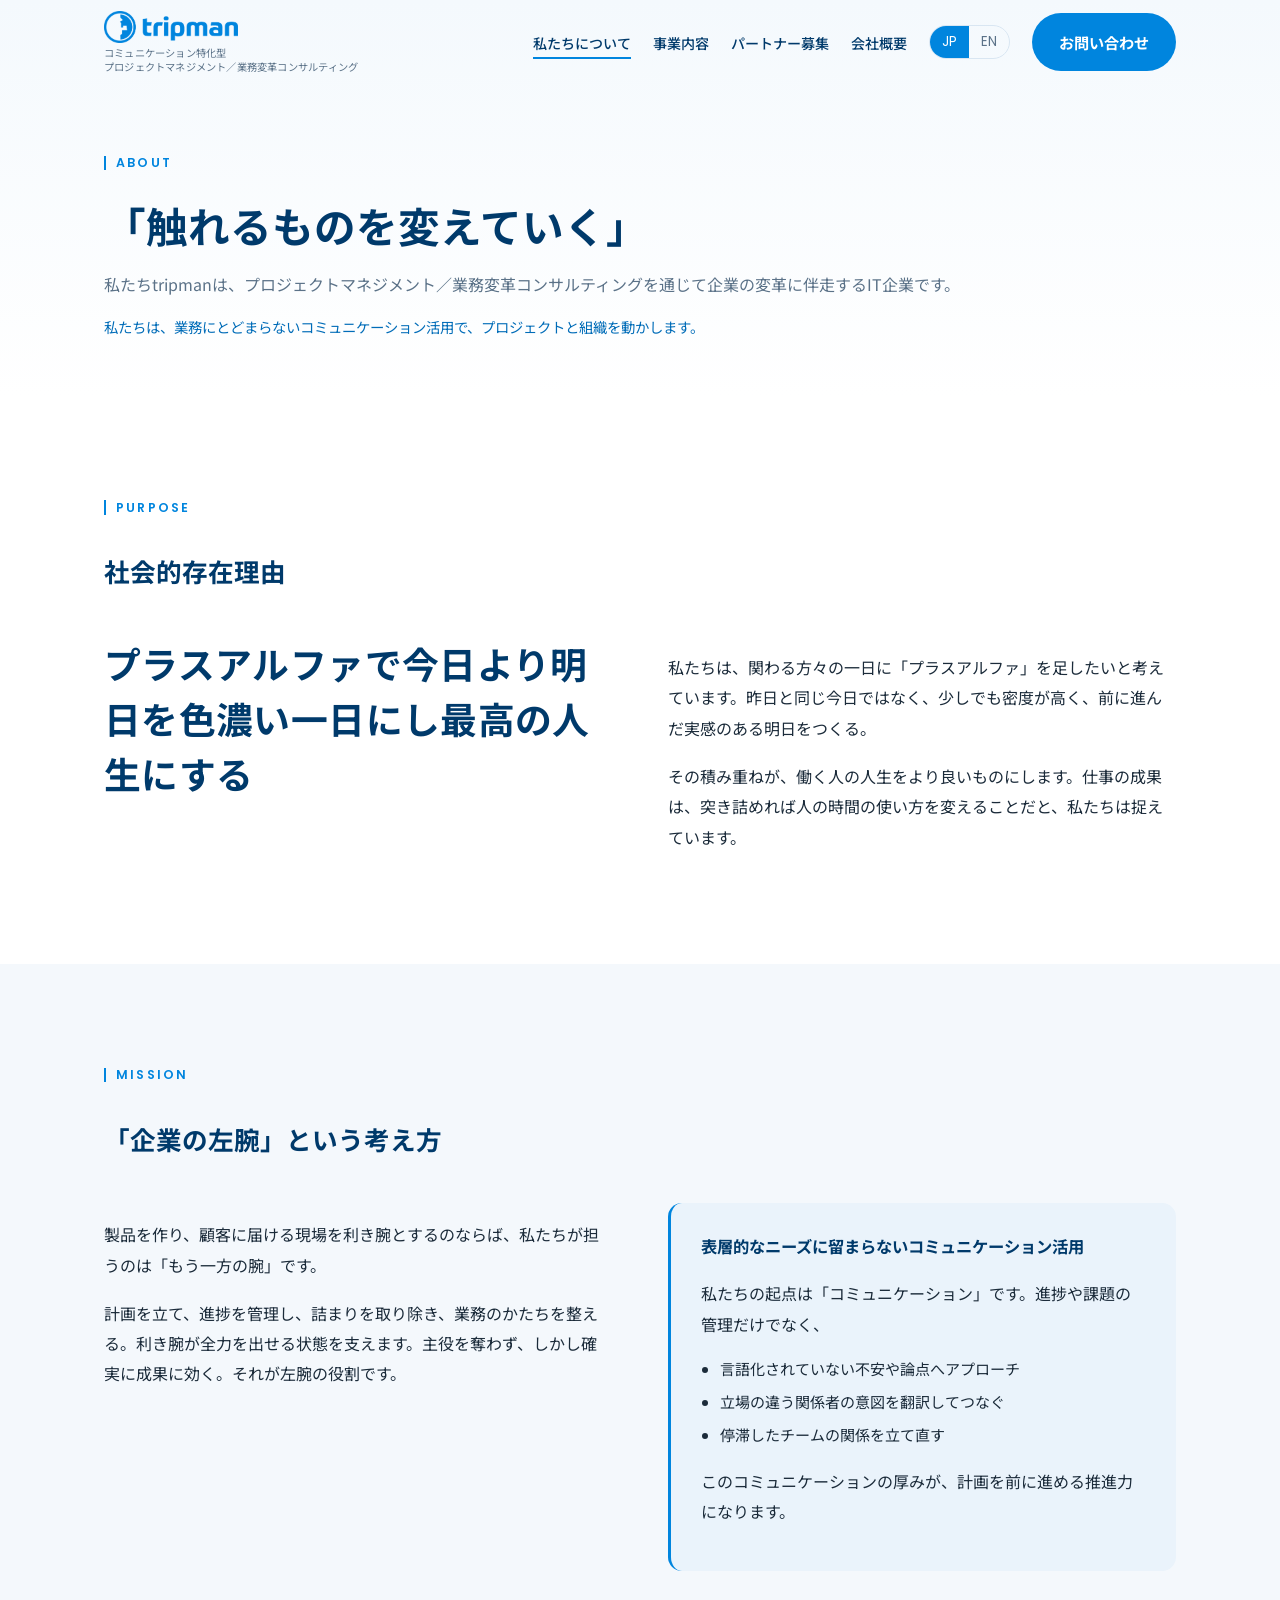
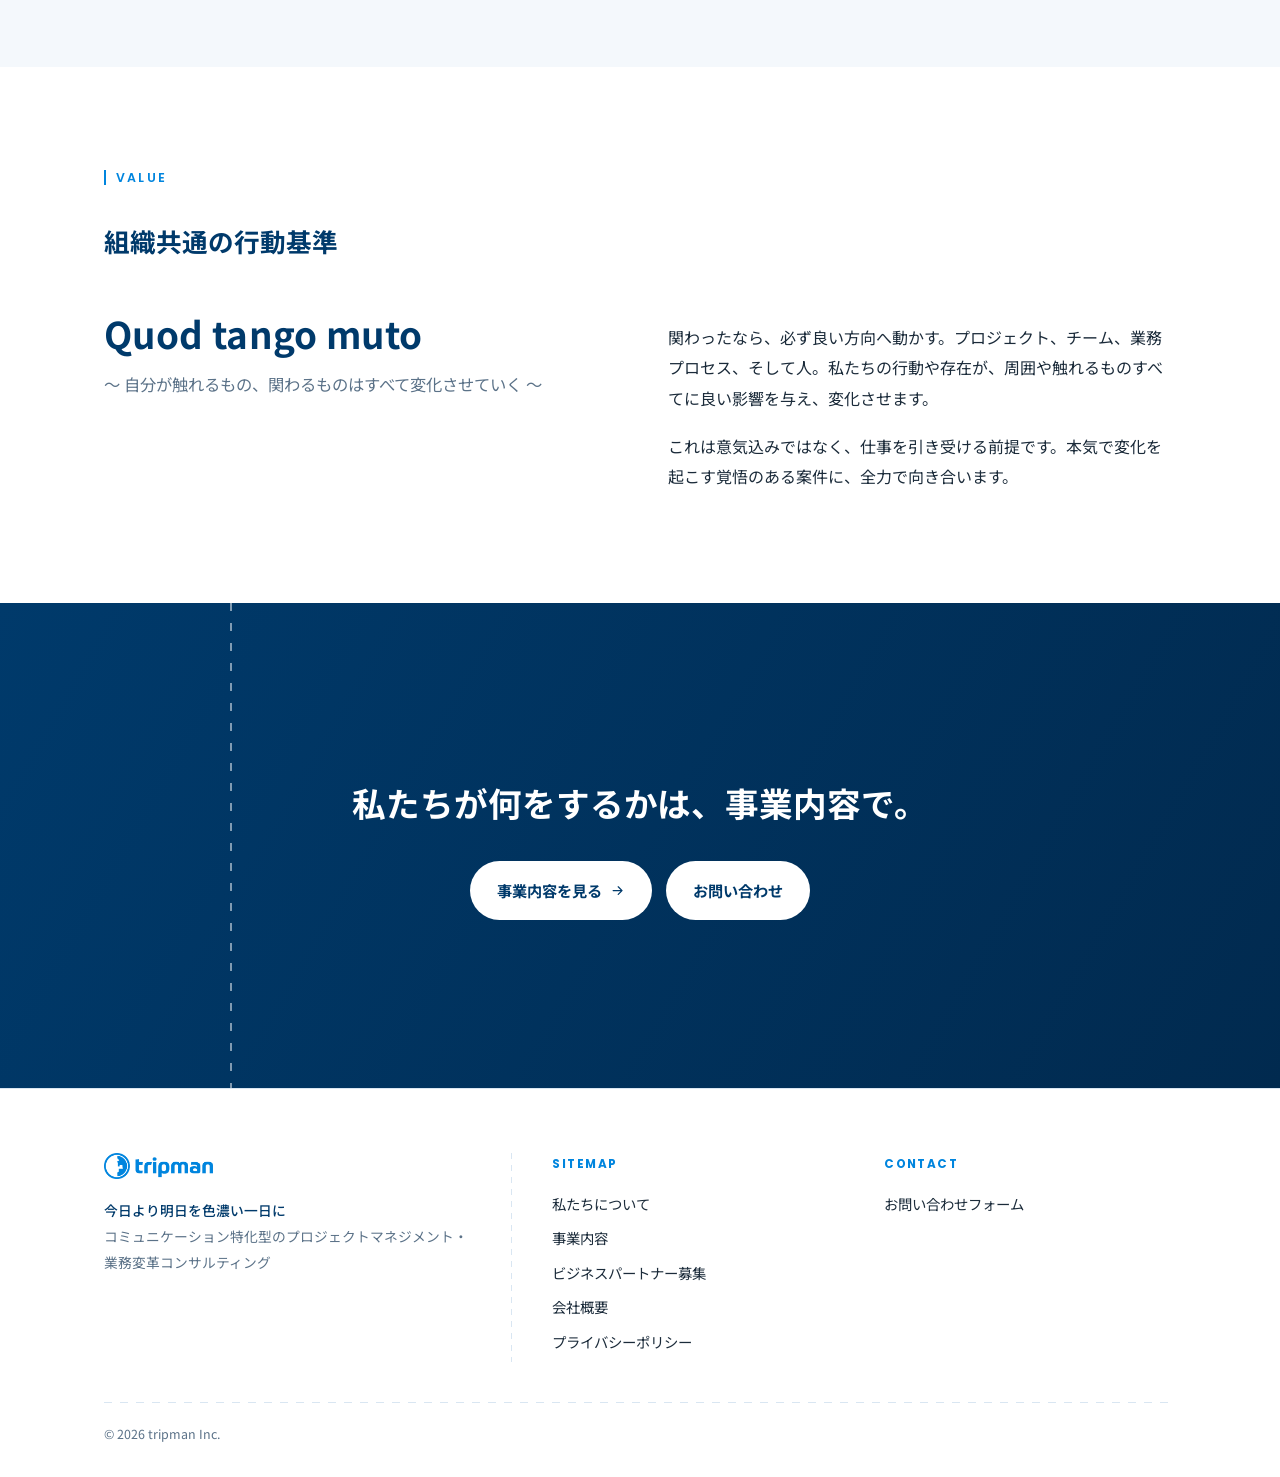
==== commit a4e88c43: "Update preview: v1.1 review fixes + service-category rebrand Regenerated from tripman-corporate-site" ====
--- a/about.html
+++ b/about.html
@@ -11,7 +11,7 @@
 <meta name="description" content="tripmanのパーパスとバリュー、「企業の左腕」という考え方、コミュニケーション特化型の支援スタイルを紹介します。">
 <meta property="og:type" content="website">
 <meta property="og:title" content="私たちについて｜株式会社tripman">
-<meta property="og:description" content="パーパス・バリュー・「企業の左腕」という考え方。">
+<meta property="og:description" content="パーパス・ミッション・バリューと、「企業の左腕」という考え方。">
 <meta property="og:url" content="https://www.tripman.co.jp/about.html">
 <meta property="og:image" content="https://www.tripman.co.jp/assets/img/ogp.png">
 <link rel="preconnect" href="https://fonts.googleapis.com">
@@ -33,15 +33,12 @@
 <header class="site-header" id="siteHeader">
   <div class="wrap">
     <a class="brand" href="index.html" aria-label="株式会社tripman トップへ">
-      <span class="brand__lockup">
-        <img class="brand__mark" src="assets/img/mark.jpg" alt="" aria-hidden="true">
-        <img class="brand__word" src="assets/img/wordmark.jpg" alt="tripman">
-      </span>
-      <span class="brand__tag" data-i18n="common.commTagline">コミュニケーション特化型 SES / PMO / BPR</span>
+      <img class="brand__logo" src="assets/img/logo-horiz.png" alt="tripman">
+      <span class="brand__tag" data-i18n="common.commTagline">コミュニケーション特化型<br>プロジェクトマネジメント／業務変革コンサルティング</span>
     </a>
     <button class="hamburger" id="hamburger" aria-label="メニューを開閉" aria-expanded="false" aria-controls="primaryNav"><span></span></button>
     <nav class="nav" id="primaryNav" aria-label="メインナビゲーション">
-      <span class="nav__tagline" data-i18n="common.commTagline">コミュニケーション特化型 SES / PMO / BPR</span>
+      <span class="nav__tagline" data-i18n="common.commTagline">コミュニケーション特化型<br>プロジェクトマネジメント／業務変革コンサルティング</span>
       <ul class="nav__links">
         <li><a href="about.html" aria-current="page" data-i18n="nav.about">私たちについて</a></li>
         <li><a href="services.html" data-i18n="nav.services">事業内容</a></li>
@@ -62,8 +59,8 @@
   <section class="subhead">
     <div class="wrap">
       <p class="eyebrow">About</p>
-      <h1>「触れるものを変えていく」を、仕事にする。</h1>
-      <p class="subhead__lead">私たちtripmanは、SES・PMO・BPRを通じて企業の変革に伴走するIT企業です。</p>
+      <h1>「触れるものを変えていく」</h1>
+      <p class="subhead__lead nowrap-lead">私たちtripmanは、プロジェクトマネジメント／業務変革コンサルティングを通じて企業の変革に伴走するIT企業です。</p>
       <p class="subhead__comm">私たちは、業務にとどまらないコミュニケーション活用で、プロジェクトと組織を動かします。</p>
     </div>
   </section>
@@ -77,14 +74,39 @@
       <div class="split">
         <p class="h2" style="margin:0">プラスアルファで今日より明日を色濃い一日にし最高の人生にする</p>
         <div class="measure">
-          <p>私たちは、関わる人の一日に「プラスアルファ」を足したいと考えています。昨日と同じ今日ではなく、少しでも密度が高く、前に進んだ実感のある明日をつくる。</p>
-          <p>その積み重ねが、働く人の人生を、より良いものにする。仕事の成果は、突き詰めれば人の時間の使い方を変えることだと、私たちは捉えています。</p>
+          <p>私たちは、関わる方々の一日に「プラスアルファ」を足したいと考えています。昨日と同じ今日ではなく、少しでも密度が高く、前に進んだ実感のある明日をつくる。</p>
+          <p>その積み重ねが、働く人の人生をより良いものにします。仕事の成果は、突き詰めれば人の時間の使い方を変えることだと、私たちは捉えています。</p>
         </div>
       </div>
     </div>
   </section>
 
   <section class="section section--alt">
+    <div class="wrap">
+      <div class="sec-head">
+        <p class="eyebrow">Mission</p>
+        <p class="h3">「企業の左腕」という考え方</p>
+      </div>
+      <div class="split">
+        <div class="measure">
+          <p>製品を作り、顧客に届ける現場を利き腕とするのならば、私たちが担うのは「もう一方の腕」です。</p>
+          <p>計画を立て、進捗を管理し、詰まりを取り除き、業務のかたちを整える。利き腕が全力を出せる状態を支えます。主役を奪わず、しかし確実に成果に効く。それが左腕の役割です。</p>
+        </div>
+        <div class="comm">
+          <h3>表層的なニーズに留まらないコミュニケーション活用</h3>
+          <p>私たちの起点は「コミュニケーション」です。進捗や課題の管理だけでなく、</p>
+          <ul>
+            <li>言語化されていない不安や論点へアプローチ</li>
+            <li>立場の違う関係者の意図を翻訳してつなぐ</li>
+            <li>停滞したチームの関係を立て直す</li>
+          </ul>
+          <p>このコミュニケーションの厚みが、計画を前に進める推進力になります。</p>
+        </div>
+      </div>
+    </div>
+  </section>
+
+  <section class="section">
     <div class="wrap">
       <div class="sec-head">
         <p class="eyebrow">Value</p>
@@ -96,33 +118,8 @@
           <p class="lead" style="margin:0">〜 自分が触れるもの、関わるものはすべて変化させていく 〜</p>
         </div>
         <div class="measure">
-          <p>関わったなら、必ず良い方向へ動かす。プロジェクト、チーム、業務プロセス、そして人。「触れたのに、何も変わらなかった」をつくらない。</p>
-          <p>これは意気込みではなく、仕事を引き受ける前提です。現状維持の役割は担いません。変化を起こせる見込みがあるからこそ、参画します。</p>
-        </div>
-      </div>
-    </div>
-  </section>
-
-  <section class="section">
-    <div class="wrap">
-      <div class="sec-head">
-        <p class="eyebrow">Our stance</p>
-        <p class="h3">「企業の左腕」という考え方</p>
-      </div>
-      <div class="split">
-        <div class="measure">
-          <p>利き腕は、事業そのものです。製品をつくり、顧客に届ける現場。私たちが担うのは「もう一方の腕」です。</p>
-          <p>計画を立て、進捗を管理し、詰まりを取り除き、業務のかたちを整える。利き腕が全力を出せる状態を支えます。主役を奪わず、しかし確実に成果に効く。それが左腕の役割です。</p>
-        </div>
-        <div class="comm">
-          <h3>業務にとどまらないコミュニケーション活用</h3>
-          <p>私たちの起点は「コミュニケーション」です。進捗や課題の管理だけでなく、</p>
-          <ul>
-            <li>立場の違う関係者の意図を翻訳してつなぐ</li>
-            <li>停滞したチームの関係を立て直す</li>
-            <li>言語化されていない不安や論点を先に拾う</li>
-          </ul>
-          <p>この厚みが、計画を前に進める推進力になります。</p>
+          <p>関わったなら、必ず良い方向へ動かす。プロジェクト、チーム、業務プロセス、そして人。私たちの行動や存在が、周囲や触れるものすべてに良い影響を与え、変化させます。</p>
+          <p>これは意気込みではなく、仕事を引き受ける前提です。本気で変化を起こす覚悟のある案件に、全力で向き合います。</p>
         </div>
       </div>
     </div>
@@ -142,7 +139,7 @@
     </div>
   </section>
 
-  <section class="section cta-band">
+  <section class="section cta-band cta-band--dash">
     <div class="wrap">
       <h2>私たちが何をするかは、事業内容で。</h2>
       <div class="hero__actions" style="justify-content:center">
@@ -159,9 +156,9 @@
   <div class="wrap">
     <div class="f-top">
       <div class="f-brand">
-        <img src="assets/img/wordmark.jpg" alt="tripman" class="f-word">
-        <p class="f-purpose" data-i18n="footer.purpose">プラスアルファで今日より明日を色濃い一日にし最高の人生にする</p>
-        <p data-i18n="common.commTaglineFooter">コミュニケーション特化型のSES・PMO・BPR</p>
+        <img src="assets/img/logo-horiz.png" alt="tripman" class="f-logo">
+        <p class="f-purpose" data-i18n="footer.purpose">今日より明日を色濃い一日に</p>
+        <p data-i18n="common.commTaglineFooter">コミュニケーション特化型のプロジェクトマネジメント・業務変革コンサルティング</p>
       </div>
       <div>
         <h4>Sitemap</h4>
@@ -174,16 +171,8 @@
         </ul>
       </div>
       <div>
-        <h4>Company</h4>
-        <ul>
-          <li>株式会社tripman</li>
-          <li data-i18n="footer.location">埼玉県 ＋ remote</li>
-        </ul>
-      </div>
-      <div>
         <h4>Contact</h4>
         <ul>
-          <li><a href="mailto:info@tripman.co.jp">info@tripman.co.jp</a></li>
           <li><a href="contact.html" data-i18n="nav.contact">お問い合わせフォーム</a></li>
         </ul>
       </div>
@@ -191,7 +180,6 @@
     <div class="f-divider" aria-hidden="true"></div>
     <div class="f-bottom">
       <span>© 2026 tripman Inc.</span>
-      <a href="privacy.html" data-i18n="nav.privacy">プライバシーポリシー</a>
     </div>
   </div>
 </footer>
--- a/assets/css/style.css
+++ b/assets/css/style.css
@@ -145,12 +145,25 @@
   gap: 24px;
   width: 100%;
 }
+/* NOTE: the blurred background lives on a ::before, not on .site-header itself.
+   backdrop-filter/filter/transform on .site-header would create a new
+   containing block for its fixed-position descendants (the mobile nav drawer),
+   which is what caused the drawer to render off-screen once the page scrolled. */
+.site-header::before {
+  content: "";
+  position: absolute;
+  inset: 0;
+  z-index: -1;
+  background: rgba(255, 255, 255, .92);
+  backdrop-filter: blur(8px);
+  opacity: 0;
+  transition: opacity .3s;
+}
 .site-header.is-scrolled {
   height: 64px;
-  background: rgba(255, 255, 255, .92);
-  backdrop-filter: blur(8px);
   box-shadow: 0 1px 0 var(--line);
 }
+.site-header.is-scrolled::before { opacity: 1; }
 
 .brand {
   display: flex;
@@ -159,18 +172,15 @@
   gap: 3px;
   flex-shrink: 0;
 }
-.brand__lockup { display: flex; align-items: center; gap: 9px; }
-.brand__mark { height: 30px; width: auto; }
-.brand__word { height: 19px; width: auto; }
+.brand__logo { height: 32px; width: auto; }
 .brand__tag {
-  font-size: .66rem;
-  letter-spacing: .03em;
+  font-size: .64rem;
+  letter-spacing: .02em;
+  line-height: 1.35;
   color: var(--muted);
-  line-height: 1.3;
 }
 .site-header.is-scrolled .brand { gap: 0; }
-.site-header.is-scrolled .brand__mark { height: 26px; }
-.site-header.is-scrolled .brand__word { height: 17px; }
+.site-header.is-scrolled .brand__logo { height: 27px; }
 .site-header.is-scrolled .brand__tag { display: none; }
 
 .nav { margin-left: auto; display: flex; align-items: center; gap: 22px; }
@@ -195,6 +205,7 @@
   transition: transform .25s var(--ease);
 }
 .nav__links a:hover::after { transform: scaleX(1); }
+.nav__links a[aria-current="page"]::after { transform: scaleX(1); }
 
 .lang {
   display: inline-flex;
@@ -259,9 +270,23 @@
     transition: transform .35s var(--ease);
     overflow-y: auto;
   }
-  .is-menu-open .nav { transform: translateX(0); }
+  .nav.is-open { transform: translateX(0); }
   .nav__links { flex-direction: column; gap: 4px; }
-  .nav__links a { padding-block: 14px; border-bottom: 1px solid var(--line); font-size: 1rem; }
+  .nav__links a {
+    padding: 14px 4px 14px 14px;
+    border-bottom: 1px solid var(--line);
+    border-left: 3px solid transparent;
+    font-size: 1rem;
+  }
+  /* the hover underline is tuned for the inline desktop nav; in the stacked
+     mobile drawer it sat detached from the text, which read as "misaligned" */
+  .nav__links a::after { display: none; }
+  .nav__links a[aria-current="page"] {
+    border-left-color: var(--brand);
+    color: var(--brand);
+    font-weight: 700;
+    background: var(--bg-tint);
+  }
   .nav__tagline {
     display: block;
     font-size: .78rem;
@@ -351,15 +376,15 @@
   opacity: .42;   /* resting state = fully drawn, sits behind the type */
 }
 
-/* animation plays only once JS marks the hero ready */
-.hero.anim-ready .dateline span { animation: lineDrop .9s var(--ease) both; }
-.hero.anim-ready .dateline span:nth-of-type(1) { animation-delay: .10s; }
-.hero.anim-ready .dateline span:nth-of-type(2) { animation-delay: .22s; }
-.hero.anim-ready .dateline span:nth-of-type(3) { animation-delay: .34s; }
-.hero.anim-ready .dateline span:nth-of-type(4) { animation-delay: .46s; }
+/* animation plays only once JS marks the hero ready (v1.1: slowed down per review feedback) */
+.hero.anim-ready .dateline span { animation: lineDrop 1.5s var(--ease) both; }
+.hero.anim-ready .dateline span:nth-of-type(1) { animation-delay: .16s; }
+.hero.anim-ready .dateline span:nth-of-type(2) { animation-delay: .36s; }
+.hero.anim-ready .dateline span:nth-of-type(3) { animation-delay: .56s; }
+.hero.anim-ready .dateline span:nth-of-type(4) { animation-delay: .76s; }
 .hero.anim-ready .dateline__idl path {
   stroke-dasharray: 1900;
-  animation: idlDraw 1.15s var(--ease) 0s both;
+  animation: idlDraw 1.9s var(--ease) 0s both;
 }
 .hero.is-revealed .dateline span { animation: none; }
 .hero.is-revealed .dateline__idl path { animation: none; stroke-dashoffset: 0; }
@@ -428,10 +453,10 @@
 .hero__actions { display: flex; flex-wrap: wrap; gap: 14px; }
 
 /* enhancement: fade-up runs once when JS adds .anim-ready; resting state is fully visible */
-.hero.anim-ready .hero__eyebrow { animation: heroUp .6s var(--ease) .70s both; }
-.hero.anim-ready .hero__title   { animation: heroUp .7s var(--ease) .80s both; }
-.hero.anim-ready .hero__sub     { animation: heroUp .7s var(--ease) .92s both; }
-.hero.anim-ready .hero__actions { animation: heroUp .7s var(--ease) 1.02s both; }
+.hero.anim-ready .hero__eyebrow { animation: heroUp .6s var(--ease) 1.25s both; }
+.hero.anim-ready .hero__title   { animation: heroUp .7s var(--ease) 1.38s both; }
+.hero.anim-ready .hero__sub     { animation: heroUp .7s var(--ease) 1.52s both; }
+.hero.anim-ready .hero__actions { animation: heroUp .7s var(--ease) 1.64s both; }
 .hero.is-revealed .hero__eyebrow,
 .hero.is-revealed .hero__title,
 .hero.is-revealed .hero__sub,
@@ -469,22 +494,6 @@
   50% { transform: scaleY(1); opacity: 1; transform-origin: top; }
 }
 
-.hero__skip {
-  position: absolute;
-  right: var(--gutter);
-  top: calc(var(--header-h) + 10px);
-  z-index: 4;
-  border: 1px solid var(--line);
-  background: rgba(255,255,255,.7);
-  color: var(--muted);
-  border-radius: 999px;
-  padding: 6px 14px;
-  font-size: .72rem;
-  cursor: pointer;
-  display: none;
-}
-.hero.anim-ready:not(.is-revealed) .hero__skip { display: inline-block; }
-
 @media (max-width: 767px) {
   .hero { min-height: 90svh; }
   .hero__inner { padding-block: 104px 72px; }
@@ -507,7 +516,6 @@
   .hero.anim-ready .hero__sub,
   .hero.anim-ready .hero__actions { animation: none; }
   .hero__scroll::after { animation: none; }
-  .hero__skip { display: none; }
 }
 
 /* =========================================================
@@ -557,8 +565,13 @@
 .pv .pv__main { font-size: 1.12rem; font-weight: 700; color: var(--ink); line-height: 1.7; }
 .pv .pv__note { margin-top: 10px; font-size: .92rem; color: var(--muted); }
 @media (max-width: 860px) {
-  .pv { grid-template-columns: 1fr; gap: 26px; }
-  .pv::before { left: 0; right: 0; top: 50%; bottom: auto; width: auto; height: 1px; background: repeating-linear-gradient(90deg, var(--brand) 0 6px, transparent 6px 14px); }
+  /* v1.1: the old absolute-positioned divider assumed both columns were the
+     same height and cut through the VALUE text when they weren't. Using a
+     normal border between the stacked blocks keeps a fixed, predictable gap. */
+  .pv { grid-template-columns: 1fr; gap: 0; }
+  .pv::before { display: none; }
+  .pv > div:first-child { padding-bottom: 28px; }
+  .pv > div + div { padding-top: 28px; border-top: 1px dashed rgba(0, 133, 222, .4); }
 }
 
 /* service cards */
@@ -645,6 +658,10 @@
 }
 .comm ul { margin: 0; padding-left: 1.2em; }
 .comm li { margin: .3em 0; font-size: .94rem; }
+/* v1.1: when the card sits beside body text in a two-column grid (about.html
+   "Mission"), drop the top margin meant for the stacked (index.html) context
+   so its top edge lines up with the heading/body column next to it */
+.split > .comm { margin-top: 0; }
 
 /* CTA band */
 .cta-band {
@@ -653,7 +670,9 @@
   position: relative;
   overflow: hidden;
 }
-.cta-band::before {
+/* v1.1: the dashed accent stays only where explicitly requested (.cta-band--dash);
+   on the top page it overlapped the copy on mobile, so it was removed there */
+.cta-band.cta-band--dash::before {
   content: "";
   position: absolute;
   top: 0; bottom: 0; left: 18%;
@@ -677,13 +696,30 @@
 }
 .site-footer .f-top {
   display: grid;
-  grid-template-columns: 1.4fr 1fr 1fr 1fr;
+  grid-template-columns: 1.4fr 1fr 1fr;
   gap: 40px;
 }
 @media (max-width: 860px) { .site-footer .f-top { grid-template-columns: 1fr 1fr; gap: 32px; } }
 @media (max-width: 520px) { .site-footer .f-top { grid-template-columns: 1fr; } }
 
-.site-footer .f-brand .f-word { height: 22px; width: auto; margin-bottom: 18px; }
+/* v1.1: a dashed rule separates the brand block from the link columns —
+   vertical on desktop/tablet, horizontal once it stacks on mobile */
+.site-footer .f-brand {
+  padding-right: 32px;
+  background-image: repeating-linear-gradient(180deg, var(--line) 0 6px, transparent 6px 12px);
+  background-repeat: no-repeat;
+  background-position: right top;
+  background-size: 1px 100%;
+}
+@media (max-width: 520px) {
+  .site-footer .f-brand {
+    padding-right: 0;
+    padding-bottom: 28px;
+    background-position: left bottom;
+    background-size: 100% 1px;
+  }
+}
+.site-footer .f-brand .f-logo { height: 26px; width: auto; margin-bottom: 18px; }
 .site-footer .f-brand p { margin: 0; font-size: .86rem; color: var(--muted); }
 .site-footer .f-brand .f-purpose { color: var(--ink); font-weight: 500; }
 .site-footer h4 {
@@ -756,15 +792,6 @@
   background: linear-gradient(180deg, #f4f9fd 0%, #ffffff 100%);
   overflow: hidden;
 }
-.subhead::before {   /* date-line motif in the margin */
-  content: "";
-  position: absolute;
-  top: 0; bottom: 0;
-  left: 18%;
-  width: 1px;
-  background: repeating-linear-gradient(180deg, rgba(0,133,222,.5) 0 10px, transparent 10px 20px);
-  opacity: .35;
-}
 .subhead .wrap { position: relative; }
 .subhead h1 {
   font-size: clamp(1.7rem, 1.2rem + 2.4vw, 2.6rem);
@@ -798,6 +825,11 @@
 .svc-block__grid { display: grid; grid-template-columns: 220px 1fr; gap: 40px; align-items: start; }
 @media (max-width: 820px) { .svc-block__grid { grid-template-columns: 1fr; gap: 18px; } }
 .svc-block__label { position: sticky; top: 90px; }
+@media (max-width: 820px) {
+  /* sticky kept the label pinned while the reader scrolled past the list
+     text underneath it, so on narrow screens it just scrolls normally */
+  .svc-block__label { position: static; top: auto; }
+}
 .svc-block__label .tag {
   font-family: var(--font-latin);
   font-weight: 700;
@@ -960,3 +992,10 @@
 
 /* anchored sections clear the fixed header */
 [id] { scroll-margin-top: 96px; }
+
+/* v1.1: a few short lead sentences should read as one line down to tablet
+   width; only wrap them once the viewport is too narrow to avoid it */
+.nowrap-lead { white-space: nowrap; }
+@media (max-width: 600px) {
+  .nowrap-lead { white-space: normal; }
+}
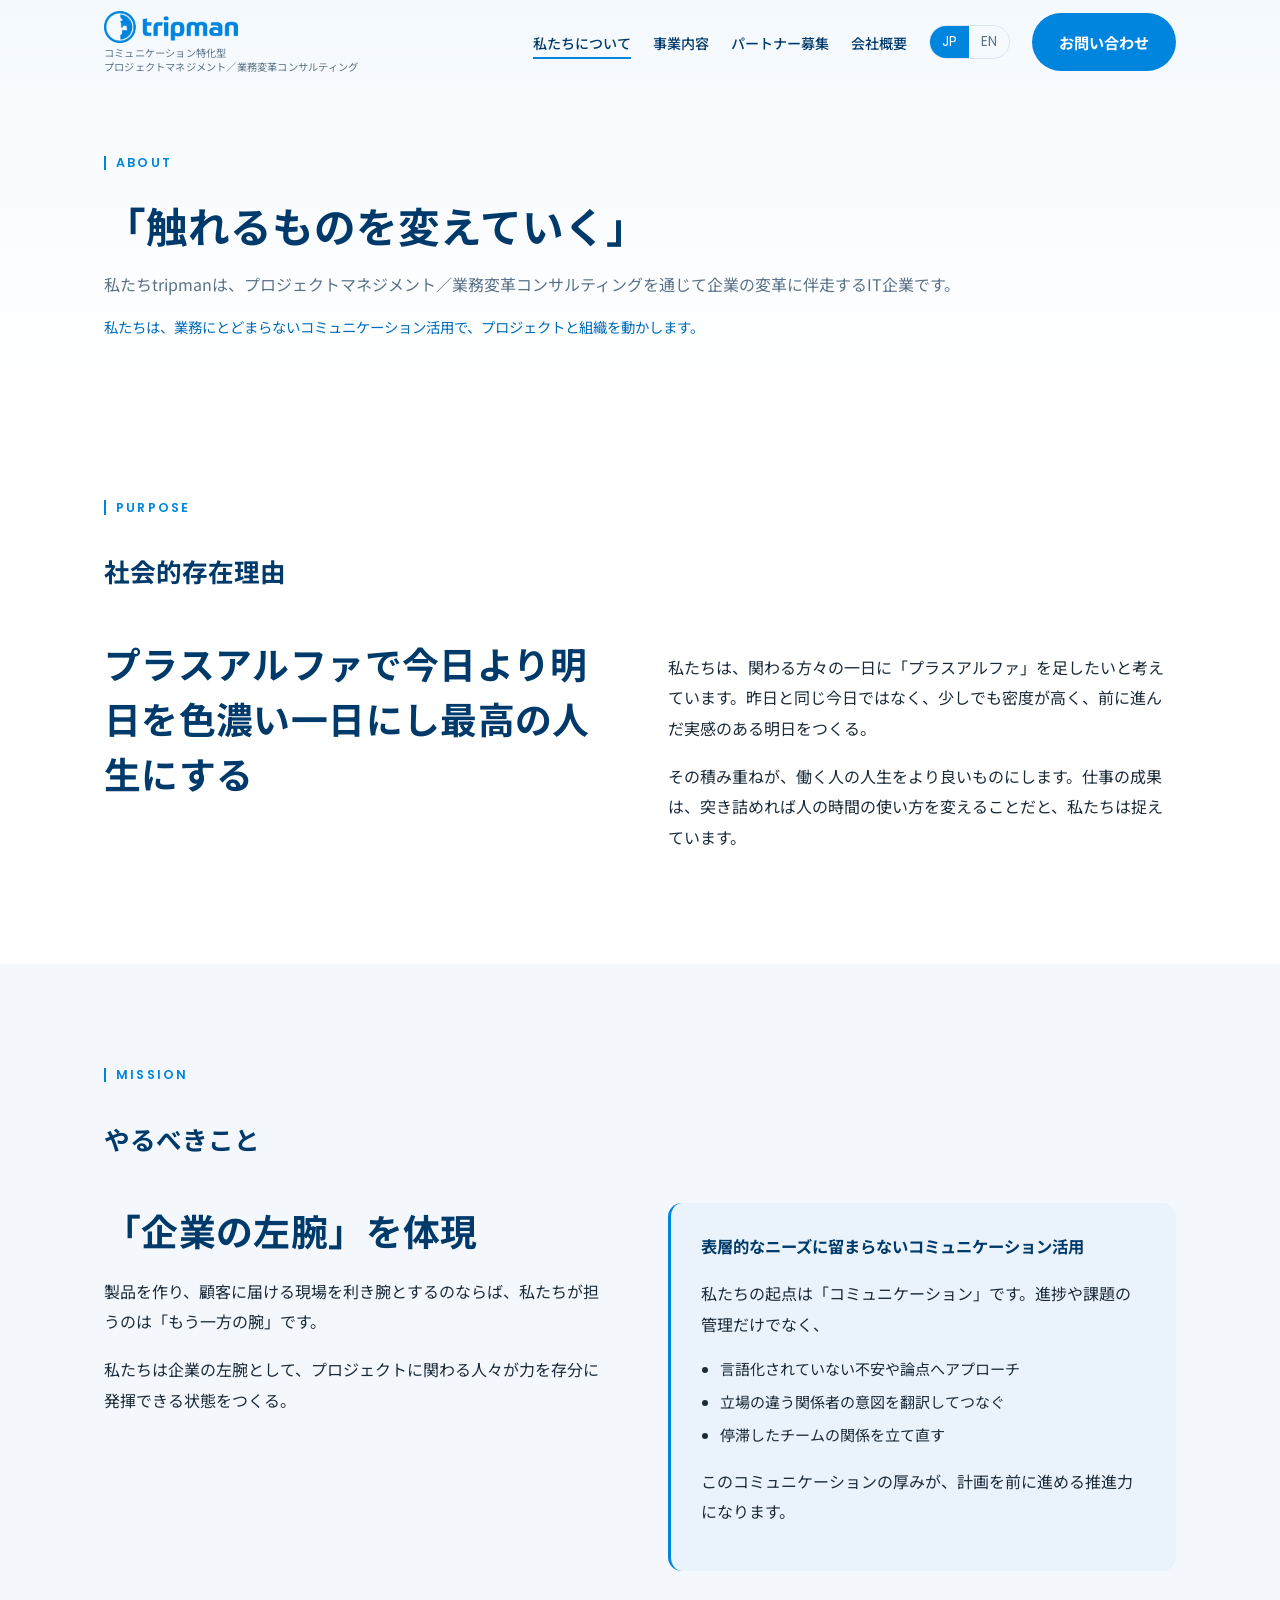
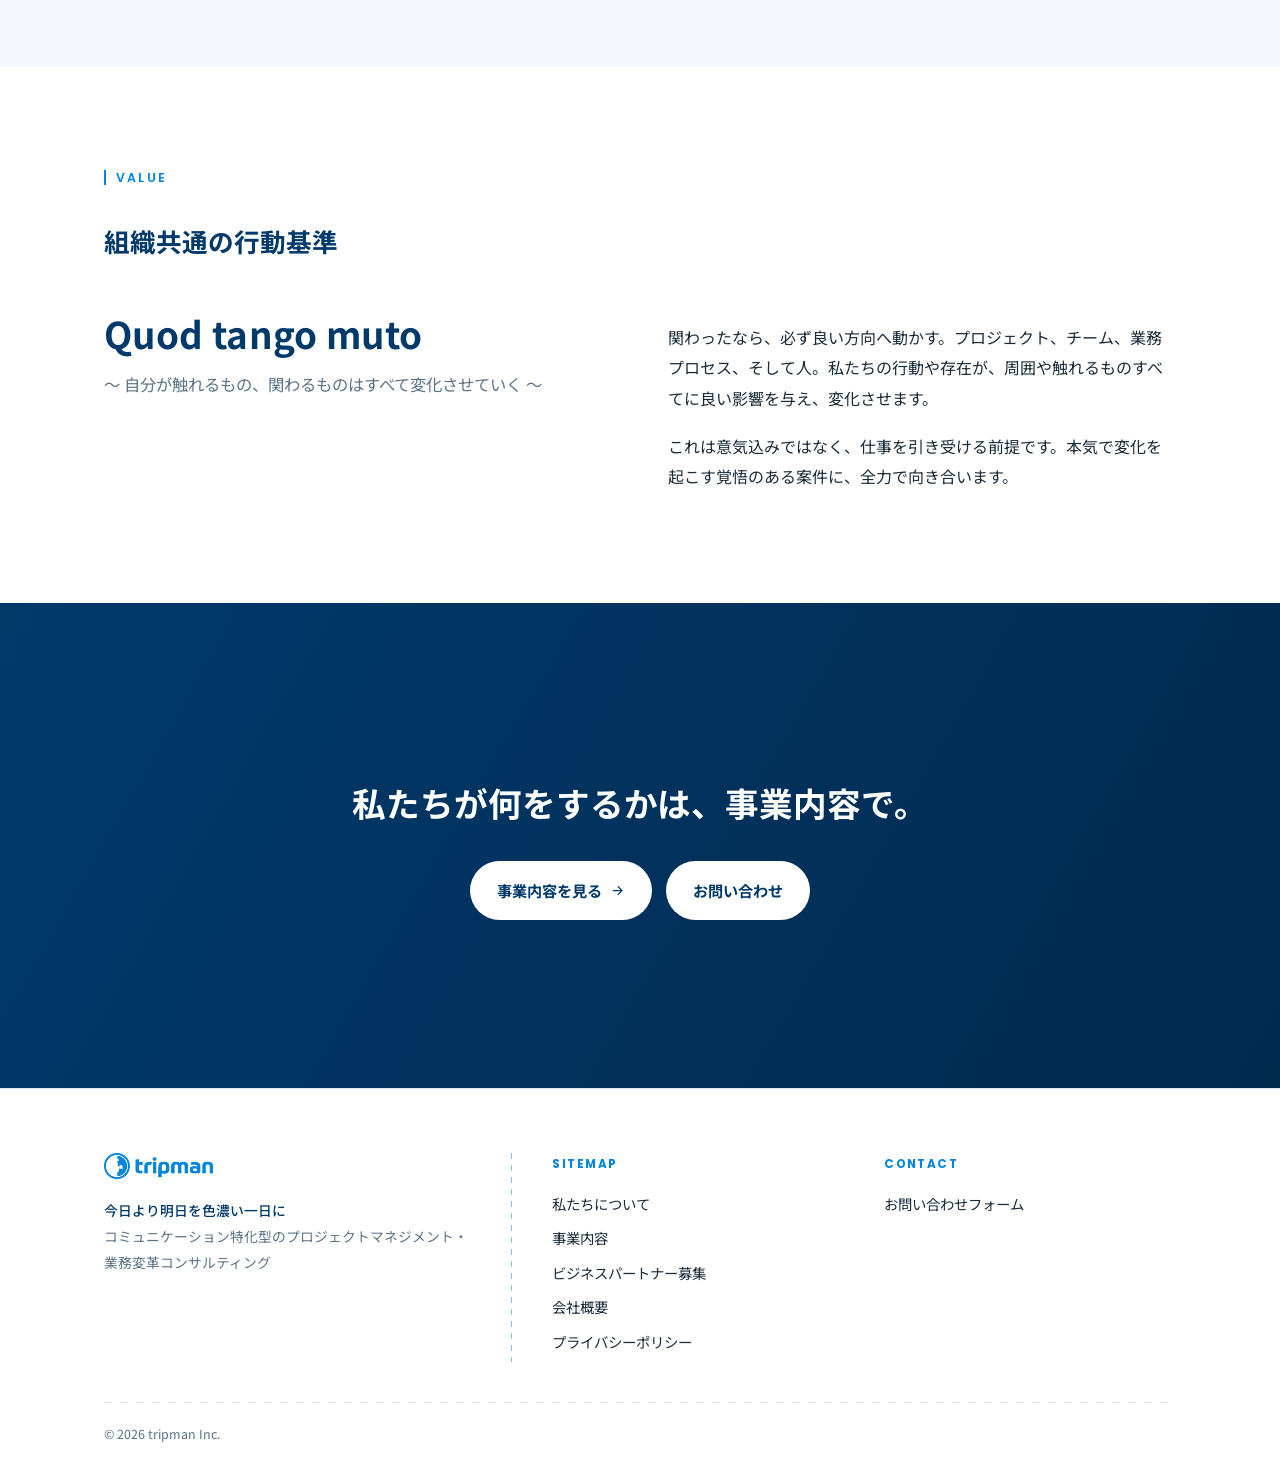
==== commit caf7d0d3: "Sync round 2 review fixes + privacy policy update" ====
--- a/about.html
+++ b/about.html
@@ -85,12 +85,13 @@
     <div class="wrap">
       <div class="sec-head">
         <p class="eyebrow">Mission</p>
-        <p class="h3">「企業の左腕」という考え方</p>
+        <p class="h3">やるべきこと</p>
       </div>
       <div class="split">
         <div class="measure">
+          <p class="h2" style="margin:0 0 8px">「企業の左腕」を体現</p>
           <p>製品を作り、顧客に届ける現場を利き腕とするのならば、私たちが担うのは「もう一方の腕」です。</p>
-          <p>計画を立て、進捗を管理し、詰まりを取り除き、業務のかたちを整える。利き腕が全力を出せる状態を支えます。主役を奪わず、しかし確実に成果に効く。それが左腕の役割です。</p>
+          <p>私たちは企業の左腕として、プロジェクトに関わる人々が力を存分に発揮できる状態をつくる。</p>
         </div>
         <div class="comm">
           <h3>表層的なニーズに留まらないコミュニケーション活用</h3>
@@ -139,7 +140,7 @@
     </div>
   </section>
 
-  <section class="section cta-band cta-band--dash">
+  <section class="section cta-band">
     <div class="wrap">
       <h2>私たちが何をするかは、事業内容で。</h2>
       <div class="hero__actions" style="justify-content:center">
--- a/assets/css/style.css
+++ b/assets/css/style.css
@@ -273,7 +273,8 @@
   .nav.is-open { transform: translateX(0); }
   .nav__links { flex-direction: column; gap: 4px; }
   .nav__links a {
-    padding: 14px 4px 14px 14px;
+    padding: 14px 4px 8px 14px;
+    margin-bottom: 6px;
     border-bottom: 1px solid var(--line);
     border-left: 3px solid transparent;
     font-size: 1rem;
@@ -453,10 +454,12 @@
 .hero__actions { display: flex; flex-wrap: wrap; gap: 14px; }
 
 /* enhancement: fade-up runs once when JS adds .anim-ready; resting state is fully visible */
-.hero.anim-ready .hero__eyebrow { animation: heroUp .6s var(--ease) 1.25s both; }
-.hero.anim-ready .hero__title   { animation: heroUp .7s var(--ease) 1.38s both; }
-.hero.anim-ready .hero__sub     { animation: heroUp .7s var(--ease) 1.52s both; }
-.hero.anim-ready .hero__actions { animation: heroUp .7s var(--ease) 1.64s both; }
+/* v1.1追加修正: 日付変更線アニメーション後に続けて表示される文章が
+   早送りに見えるとの指摘を受け、表示速度を0.8倍（時間を1.25倍）に調整 */
+.hero.anim-ready .hero__eyebrow { animation: heroUp .75s var(--ease) 1.56s both; }
+.hero.anim-ready .hero__title   { animation: heroUp .88s var(--ease) 1.73s both; }
+.hero.anim-ready .hero__sub     { animation: heroUp .88s var(--ease) 1.9s both; }
+.hero.anim-ready .hero__actions { animation: heroUp .88s var(--ease) 2.05s both; }
 .hero.is-revealed .hero__eyebrow,
 .hero.is-revealed .hero__title,
 .hero.is-revealed .hero__sub,
@@ -533,6 +536,11 @@
 
 .stack > * + * { margin-top: 1.1em; }
 
+/* top-page Partner block: the right column's plain paragraph sat visually
+   higher than the left eyebrow+heading's text baseline — nudge it down to
+   align both columns' top edges */
+#partner .split > .stack { padding-top: 6px; }
+
 /* pv/value panel */
 .pv {
   display: grid;
@@ -582,6 +590,16 @@
 }
 @media (max-width: 860px) { .cards { grid-template-columns: 1fr; } }
 
+/* exactly-2 service cards (top page): center as a balanced pair instead of
+   sitting in a 3-column track with empty space on the right */
+.cards--pair { grid-template-columns: repeat(2, minmax(0, 1fr)); max-width: 760px; margin-inline: auto; }
+@media (max-width: 860px) { .cards--pair { grid-template-columns: 1fr; max-width: none; } }
+@media (min-width: 861px) { .cards--pair .card__ttl > span { white-space: nowrap; } }
+
+/* exactly-4 cards (partner "What we bring"): 2x2 instead of 3+1 */
+.cards--2x2 { grid-template-columns: repeat(2, 1fr); }
+@media (max-width: 860px) { .cards--2x2 { grid-template-columns: 1fr; } }
+
 .card {
   background: #fff;
   border: 1px solid var(--line);
@@ -620,10 +638,24 @@
 }
 .card:hover .card__link { gap: .7em; }
 
-/* case list */
-.cases { display: grid; grid-template-columns: repeat(3, 1fr); gap: 24px; }
-@media (max-width: 860px) { .cases { grid-template-columns: 1fr; } }
+/* case list — the JP card titles don't reliably fit a 1fr-of-3 column, so
+   cards get a guaranteed minimum width and titles never wrap; once 3 of them
+   no longer fit the row at that width, the row scrolls horizontally instead
+   of wrapping the title text */
+.cases {
+  display: grid;
+  grid-auto-flow: column;
+  grid-auto-columns: minmax(300px, 360px);
+  gap: 24px;
+  overflow-x: auto;
+  scroll-snap-type: x proximity;
+  padding-bottom: 8px;
+  -webkit-overflow-scrolling: touch;
+}
+.cases::-webkit-scrollbar { height: 6px; }
+.cases::-webkit-scrollbar-thumb { background: var(--line); border-radius: 999px; }
 .case {
+  scroll-snap-align: start;
   border: 1px solid var(--line);
   border-radius: var(--radius);
   padding: 28px 24px;
@@ -640,7 +672,7 @@
   display: inline-block;
   margin-bottom: 14px;
 }
-.case h3 { font-size: 1.05rem; color: var(--ink); margin: 0 0 10px; line-height: 1.6; }
+.case h3 { font-size: 1.05rem; color: var(--ink); margin: 0 0 10px; line-height: 1.6; white-space: nowrap; }
 .case p { margin: 0; font-size: .9rem; color: var(--muted); }
 
 /* comm highlight strip inside intro */
@@ -670,15 +702,6 @@
   position: relative;
   overflow: hidden;
 }
-/* v1.1: the dashed accent stays only where explicitly requested (.cta-band--dash);
-   on the top page it overlapped the copy on mobile, so it was removed there */
-.cta-band.cta-band--dash::before {
-  content: "";
-  position: absolute;
-  top: 0; bottom: 0; left: 18%;
-  width: 2px;
-  background: repeating-linear-gradient(180deg, rgba(255,255,255,.5) 0 8px, transparent 8px 20px);
-}
 .cta-band .wrap { position: relative; text-align: center; padding-block: 72px; }
 .cta-band h2 {
   font-size: clamp(1.4rem, 1rem + 2vw, 2.1rem);
@@ -706,7 +729,7 @@
    vertical on desktop/tablet, horizontal once it stacks on mobile */
 .site-footer .f-brand {
   padding-right: 32px;
-  background-image: repeating-linear-gradient(180deg, var(--line) 0 6px, transparent 6px 12px);
+  background-image: repeating-linear-gradient(180deg, rgba(0, 133, 222, .5) 0 6px, transparent 6px 12px);
   background-repeat: no-repeat;
   background-position: right top;
   background-size: 1px 100%;
@@ -999,3 +1022,9 @@
 @media (max-width: 600px) {
   .nowrap-lead { white-space: normal; }
 }
+
+/* line break shown on desktop/tablet only; treated as a space on mobile */
+.br-desktop { display: none; }
+@media (min-width: 601px) {
+  .br-desktop { display: inline; }
+}
